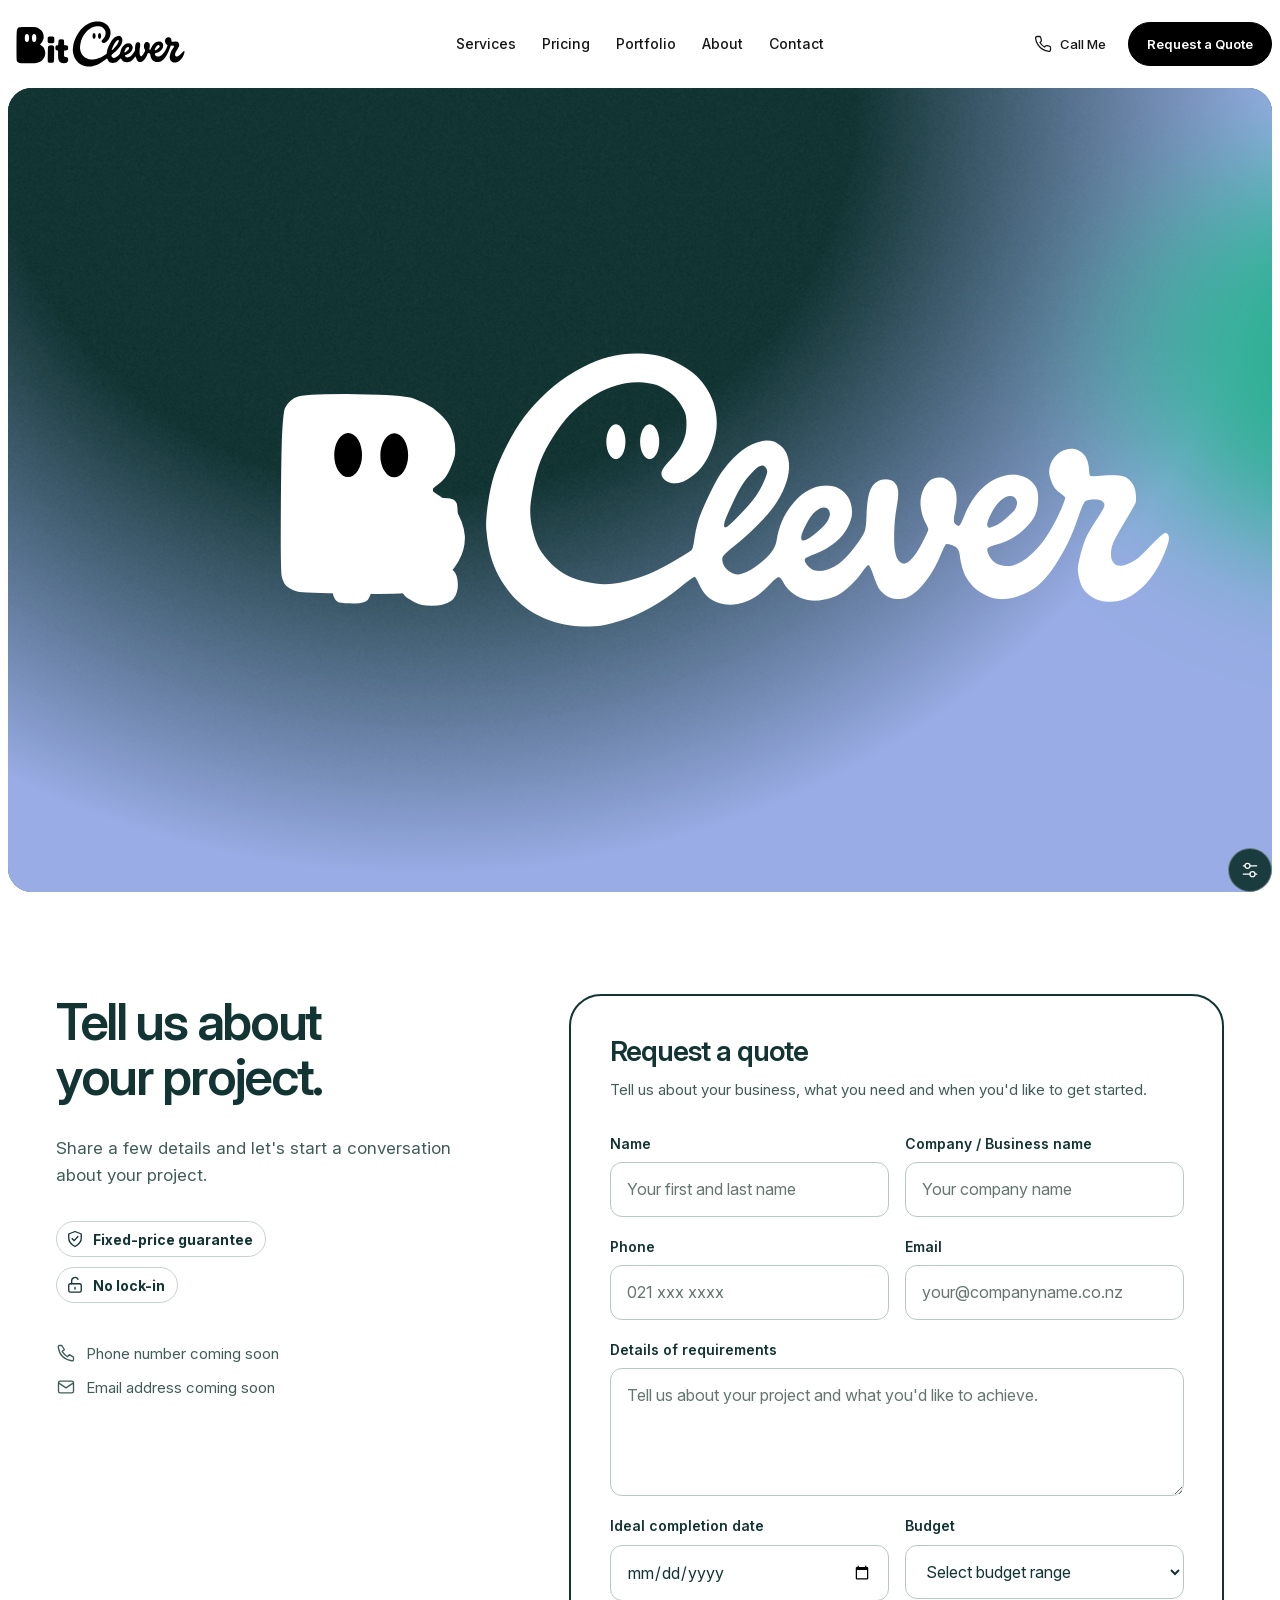
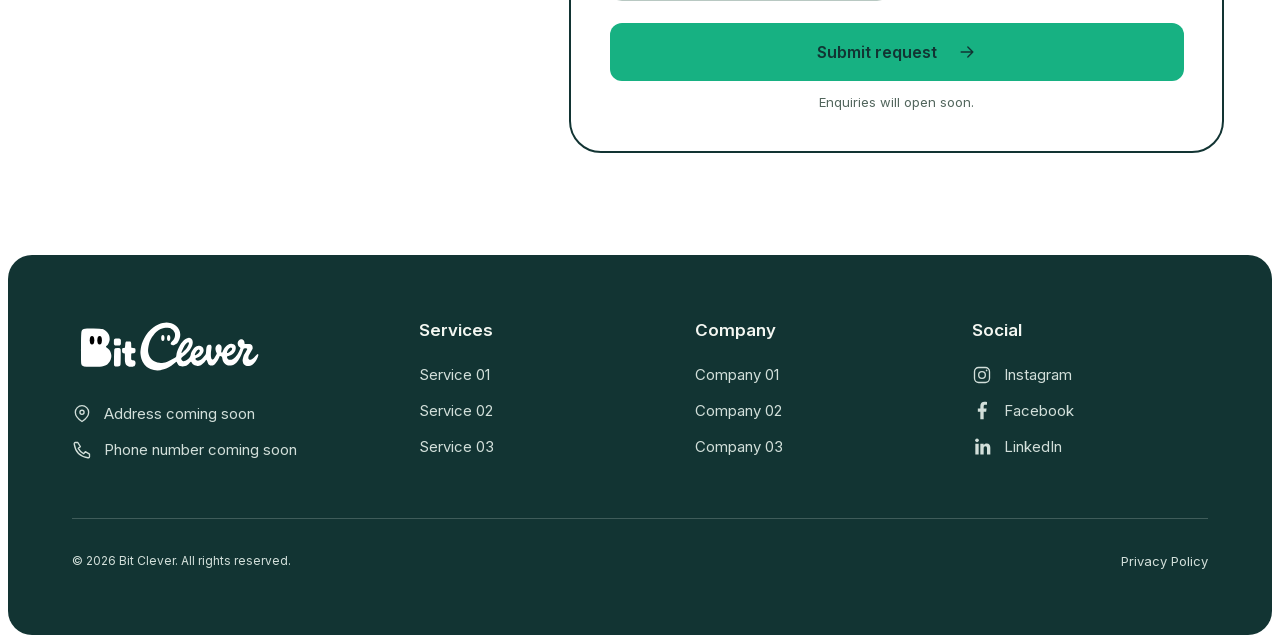
==== index.html @ 6312319e "Add five subpages and smooth quote section navigation" ====
<!doctype html>
<html lang="en">
<head>
  <meta charset="utf-8">
  <meta name="viewport" content="width=device-width, initial-scale=1">
  <title>Bit Clever — Coming Soon</title>
  <meta name="description" content="Bit Clever is coming soon. Explore our animated identity while we prepare to share our services, pricing and portfolio.">
  <link rel="icon" href="./assets/favicon.svg" type="image/svg+xml">
  <link rel="preload" href="./assets/handwriting-data.json" as="fetch" crossorigin>
  <link rel="preload" href="./assets/bit-clever-logo-white.svg" as="fetch" crossorigin>
  <link rel="preload" href="./assets/fonts/InterVariable-latin.woff2" as="font" type="font/woff2" crossorigin>
  <meta name="theme-color" content="#ffffff">
  <link rel="stylesheet" href="./assets/site.css">
  <script type="module" src="./assets/hero-background.js"></script>
  <script type="module" src="./assets/logo-animation.js"></script>
  <noscript><style>.settings { display: none; }.hero__brand[data-handwriting] .hero__logo { clip-path: none; visibility: visible; }.coming-soon { opacity: 1; }</style></noscript>
</head>
<body>
  <header class="site-header">
    <a class="site-logo" href="./" aria-label="Bit Clever home"><img src="./assets/bit-clever-logo-black.svg" width="456" height="130" alt="Bit Clever" draggable="false"></a>
    <nav class="header-nav" aria-label="Main navigation">
      <a href="./services.html">Services</a>
      <a href="./pricing.html">Pricing</a>
      <a href="./portfolio.html">Portfolio</a>
      <a href="./about.html">About</a>
      <a href="./contact.html">Contact</a>
    </nav>
    <div class="header-actions">
      <button class="call-cta" type="button"><svg viewBox="0 0 24 24" fill="none" stroke="currentColor" stroke-width="1.7" stroke-linecap="round" stroke-linejoin="round" aria-hidden="true"><path d="M22 16.9v3a2 2 0 0 1-2.2 2 19.8 19.8 0 0 1-8.6-3.1 19.5 19.5 0 0 1-6-6 19.8 19.8 0 0 1-3.1-8.6A2 2 0 0 1 4.1 2h3a2 2 0 0 1 2 1.7c.1 1 .4 2 .7 2.9a2 2 0 0 1-.5 2.1L8 10a16 16 0 0 0 6 6l1.3-1.3a2 2 0 0 1 2.1-.5c.9.3 1.9.6 2.9.7a2 2 0 0 1 1.7 2z"/></svg>Call Me</button>
      <a class="quote-cta" href="./#contact">Request a Quote</a>
    </div>
    <button class="mobile-menu-toggle" type="button" aria-label="Open menu" aria-expanded="false" aria-controls="mobile-menu" aria-haspopup="dialog"><svg viewBox="0 0 24 24" fill="none" stroke="currentColor" stroke-width="1.7" stroke-linecap="round" aria-hidden="true"><path d="M3 6h18M3 12h18M3 18h18"/></svg></button>
  </header>
  <dialog class="mobile-menu" id="mobile-menu" aria-labelledby="mobile-menu-title">
    <div class="mobile-menu__inner">
      <h2 id="mobile-menu-title" class="visually-hidden">Navigation</h2>
      <div class="mobile-menu__top">
        <img src="./assets/bit-clever-logo-black.svg" width="456" height="130" alt="Bit Clever">
        <button class="mobile-menu-close" type="button" aria-label="Close menu" autofocus><svg viewBox="0 0 24 24" fill="none" stroke="currentColor" stroke-width="1.7" stroke-linecap="round" aria-hidden="true"><path d="m5 5 14 14M19 5 5 19"/></svg></button>
      </div>
      <nav class="mobile-menu__nav" aria-label="Mobile navigation"></nav>
      <div class="mobile-menu__actions"></div>
    </div>
  </dialog>
  <main aria-label="Bit Clever">
  <section class="hero" aria-labelledby="hero-title">
    <h1 class="visually-hidden" id="hero-title">Bit Clever — Coming soon</h1>
    <canvas class="hero__background" aria-hidden="true"></canvas>
    <button class="hero__brand" data-handwriting="waiting" type="button" aria-label="Replay Bit Clever handwriting animation" title="Click to replay the handwriting">
      <img class="hero__logo" src="./assets/bit-clever-logo-white.svg" width="456" height="130" alt="" draggable="false" fetchpriority="high">
    </button>
    <p class="hero__message"><span class="coming-soon">Coming soon</span></p>
  </section>
  <section class="contact-section" id="contact" aria-labelledby="contact-title">
    <div class="contact-intro">
      <h2 id="contact-title">Tell us about your project.</h2>
      <p>Share a few details and let's start a conversation about your project.</p>
      <ul class="contact-assurances">
      <li><svg viewBox="0 0 24 24" fill="none" stroke="currentColor" stroke-width="1.6" stroke-linecap="round" stroke-linejoin="round" aria-hidden="true"><path d="M12 3 4.5 6v5c0 4.5 3 7.5 7.5 10 4.5-2.5 7.5-5.5 7.5-10V6L12 3Z"/><path d="m8.5 11.5 2.5 2.5 4.5-5"/></svg><strong>Fixed-price guarantee</strong></li>
      <li><svg viewBox="0 0 24 24" fill="none" stroke="currentColor" stroke-width="1.6" stroke-linecap="round" stroke-linejoin="round" aria-hidden="true"><rect x="4.5" y="10.5" width="15" height="10" rx="2"/><path d="M8 10.5V7a4 4 0 0 1 7.6-1.8M12 15v2"/></svg><strong>No lock-in</strong></li>
          </ul>
      <div class="contact-details">
        <p><svg viewBox="0 0 24 24" fill="none" stroke="currentColor" stroke-width="1.6" stroke-linecap="round" stroke-linejoin="round" aria-hidden="true"><path d="m7 3 3 5-2.5 2a16 16 0 0 0 6.5 6.5l2-2.5 5 3v3c0 1-1 1.5-2 1.3C10 20 4 14 2.7 5 2.5 4 3 3 4 3h3Z"/></svg><span>Phone number coming soon</span></p>
        <p><svg viewBox="0 0 24 24" fill="none" stroke="currentColor" stroke-width="1.6" stroke-linecap="round" stroke-linejoin="round" aria-hidden="true"><rect x="3" y="5" width="18" height="14" rx="2"/><path d="m3 7 9 6 9-6"/></svg><span>Email address coming soon</span></p>
      </div>
    </div>
    <form class="quote-form" aria-labelledby="quote-form-title" aria-describedby="quote-form-notice">
      <h3 id="quote-form-title">Request a quote</h3>
      <p class="quote-form__intro">Tell us about your business, what you need and when you'd like to get started.</p>
      <div class="quote-form__fields">
        <div class="quote-field"><label for="quote-name">Name</label><input id="quote-name" name="name" type="text" autocomplete="name" placeholder="Your first and last name"></div>
        <div class="quote-field"><label for="quote-company">Company / Business name</label><input id="quote-company" name="company" type="text" autocomplete="organization" placeholder="Your company name"></div>
        <div class="quote-field"><label for="quote-phone">Phone</label><input id="quote-phone" name="phone" type="tel" autocomplete="tel" placeholder="021 xxx xxxx"></div>
        <div class="quote-field"><label for="quote-email">Email</label><input id="quote-email" name="email" type="email" autocomplete="email" placeholder="your@companyname.co.nz"></div>
        <div class="quote-field quote-field--wide"><label for="quote-details">Details of requirements</label><textarea id="quote-details" name="details" placeholder="Tell us about your project and what you'd like to achieve."></textarea></div>
        <div class="quote-field"><label for="quote-date">Ideal completion date</label><input id="quote-date" name="date" type="date"></div>
        <div class="quote-field"><label for="quote-budget">Budget</label><select id="quote-budget" name="budget"><option value="" selected>Select budget range</option value="undecided">Not sure yet</option value="placeholder">Budget ranges coming soon</option></select></div>
      </div>
      <button class="quote-form__submit" type="button" disabled>Submit request<svg viewBox="0 0 24 24" fill="none" stroke="currentColor" stroke-width="1.7" stroke-linecap="round" stroke-linejoin="round" aria-hidden="true"><path d="M5 12h14m-6-6 6 6-6 6"/></svg></button>
      <p class="quote-form__notice" id="quote-form-notice">Enquiries will open soon.</p>
    </form>
  </section>
  </main>
  <footer class="site-footer">
    <div class="footer-columns">
      <div class="footer-brand">
      <span class="footer-logo"><img src="./assets/bit-clever-logo-white.svg" width="456" height="130" alt="Bit Clever" loading="lazy" decoding="async"></span>
        <div class="footer-contact">
          <p class="footer-icon-line"><svg viewBox="0 0 24 24" fill="none" stroke="currentColor" stroke-width="1.6" stroke-linecap="round" stroke-linejoin="round" aria-hidden="true"><path d="M20 10c0 6-8 11-8 11S4 16 4 10a8 8 0 1 1 16 0Z"/><circle cx="12" cy="10" r="2.5"/></svg><span>Address coming soon</span></p>
          <p class="footer-icon-line"><svg viewBox="0 0 24 24" fill="none" stroke="currentColor" stroke-width="1.6" stroke-linecap="round" stroke-linejoin="round" aria-hidden="true"><path d="m7 3 3 5-2.5 2a16 16 0 0 0 6.5 6.5l2-2.5 5 3v3c0 1-1 1.5-2 1.3C10 20 4 14 2.7 5 2.5 4 3 3 4 3h3Z"/></svg><span>Phone number coming soon</span></p>
        </div>
      </div>
      <section aria-labelledby="footer-services">
        <h2 id="footer-services">Services</h2>
        <ul class="footer-list"><li>Service 01</li><li>Service 02</li><li>Service 03</li></ul>
      </section>
      <section aria-labelledby="footer-company">
        <h2 id="footer-company">Company</h2>
        <ul class="footer-list"><li>Company 01</li><li>Company 02</li><li>Company 03</li></ul>
      </section>
      <section aria-labelledby="footer-social">
        <h2 id="footer-social">Social</h2>
        <ul class="footer-list">
          <li class="footer-icon-line"><svg viewBox="0 0 24 24" fill="none" stroke="currentColor" stroke-width="1.6" aria-hidden="true"><rect x="3" y="3" width="18" height="18" rx="5"/><circle cx="12" cy="12" r="4"/><circle cx="17.5" cy="6.5" r="1" fill="currentColor" stroke="none"/></svg><span>Instagram</span></li>
          <li class="footer-icon-line"><svg viewBox="0 0 24 24" fill="currentColor" aria-hidden="true"><path d="M14 22v-9h3l.5-4H14V6.5c0-1.2.4-2 2-2h2V1.2C17.4 1.1 16.2 1 15 1c-3 0-5 1.8-5 5.1V9H7v4h3v9h4Z"/></svg><span>Facebook</span></li>
          <li class="footer-icon-line"><svg viewBox="0 0 24 24" fill="currentColor" aria-hidden="true"><path d="M4 8h4v13H4V8Zm6 0h4v1.8c.8-1.3 2-2.1 3.7-2.1 3 0 4.3 1.9 4.3 5.2V21h-4v-7.2c0-1.7-.5-2.7-1.9-2.7-1.5 0-2.1 1-2.1 2.7V21h-4V8Z"/><circle cx="6" cy="4" r="2.2"/></svg><span>LinkedIn</span></li>
        </ul>
      </section>
    </div>
    <div class="footer-bottom">
      <p class="footer-copyright">&copy; 2026 Bit Clever. All rights reserved.</p>
      <span class="footer-privacy">Privacy Policy</span>
    </div>
  </footer>
  <details class="settings">
    <summary aria-label="Appearance settings" title="Appearance settings"><svg width="20" height="20" viewBox="0 0 24 24" fill="none" stroke="currentColor" stroke-width="1.5" stroke-linecap="round" aria-hidden="true"><path d="M4 7h16M4 17h16"/><circle cx="9" cy="7" r="3" fill="#123433"/><circle cx="15" cy="17" r="3" fill="#123433"/></svg></summary>
    <div class="settings-panel">
      <select id="it-size" aria-label="it size"></select>
      <select id="bit-style" aria-label="Bit entrance"></select>
      <select id="bit-move-style" aria-label="B move style"></select>
      <select id="bit-move-speed" aria-label="B move speed"></select>
      <select id="eye-style" aria-label="Eye animation"></select>
      <select id="drawing-speed" aria-label="Drawing speed"></select>
      <select id="coming-style" aria-label="Coming soon entrance"></select>
      <select id="noise-preset" aria-label="Noise effect"></select>
    </div>
  </details>
  <script type="module" src="./assets/site.js"></script>
</body>
</html>
---- assets/site.css ----
@font-face {
      font-family: Inter;
      font-style: normal;
      font-weight: 100 900;
      font-display: swap;
      src: url('./fonts/InterVariable-latin.woff2') format('woff2');
    }
    :root { --font-sans: 'Inter', Arial, sans-serif; }
    button, input, textarea, select { font-family: var(--font-sans); }
    * { box-sizing: border-box; }
    .visually-hidden { position: absolute; width: 1px; height: 1px; padding: 0; margin: -1px; overflow: hidden; clip-path: inset(50%); white-space: nowrap; border: 0; }
    html { background: #fff; --header-height: 72px; }
    body {
      margin: 0;
      padding: 8px;
      font-family: var(--font-sans);
    }
    .hero {
      display: grid;
      place-items: center;
      position: relative;
      isolation: isolate;
      width: 100%;
      height: calc(100vh - var(--header-height) - 24px);
      height: calc(100svh - var(--header-height) - 24px);
      border-radius: 24px;
      overflow: hidden;
      min-height: 240px;
      container-type: size;
      background: #123433;
    }
    .hero::before {
      content: "";
      position: absolute;
      left: 50%;
      top: 50%;
      transform: translate(-50%, -50%);
      width: 100%;
      height: 100%;
      /* The same palette remains visible before the precise canvas is ready. */
      background:
        radial-gradient(ellipse 36.265cqh 27.6292cqh at calc(100% + 16.745cqh) 33.5515%,
          rgb(23 177 130 / .8532) 0%, rgb(23 177 130 / .848) 25%,
          rgb(23 177 130 / .788) 50%, rgb(23 177 130 / .602) 75%,
          rgb(23 177 130 / .314) 100%, rgb(23 177 130 / .089) 125%,
          rgb(23 177 130 / .011) 150%, rgb(23 177 130 / 0) 180%),
        radial-gradient(ellipse 106.189cqh 96.4097cqh at 32.7591% 1.3574%,
          #123433 50.632%, #99ace5 100%);
    }
    .hero__background {
      position: absolute;
      inset: 0;
      width: 100%;
      height: 100%;
      display: block;
      pointer-events: none;
    }
    .hero__background:not([data-rendered]) { visibility: hidden; }
    .hero__brand {
      position: relative;
      z-index: 1;
      width: min(1100px, 92cqw, 210cqh);
      aspect-ratio: 456 / 130;
      user-select: none;
      display: block;
      padding: 0;
      border: 0;
      background: transparent;
      cursor: pointer;
    }
    .hero__brand:focus-visible { outline: 2px solid white; outline-offset: 12px; border-radius: 8px; }
    .hero__logo {
      display: block;
      width: 100%;
      height: auto;
    }
    .hero__brand[data-handwriting="waiting"] .hero__logo { visibility: hidden; }
    .hero__brand[data-handwriting="playing"] .hero__logo { visibility: hidden; }
    .hero__handwriting { position: absolute; inset: 0; width: 100%; height: 100%; pointer-events: none; }
    .hero__bit-intro { position: absolute; inset: 0; width: 100%; height: 100%; overflow: visible; pointer-events: none; }
    .hero__handwriting[hidden] { display: none; }
    @media (prefers-reduced-motion: reduce) {
      .hero__brand[data-handwriting] .hero__logo { clip-path: none; visibility: visible; }
      .hero__handwriting, .hero__bit-intro { display: none !important; }
    }

    .hero__message { position: absolute; z-index: 1; top: calc(50% + min(156.8px, 13.12cqw, 29.94cqh) + 18px); left: 0; width: 100%; margin: 0; text-align: center; color: white; font: 500 clamp(12px, 1.3vw, 16px)/1.4 var(--font-sans); letter-spacing: .22em; text-transform: uppercase; }
    .coming-soon { display: inline-block; opacity: 0; }
    .coming-soon > span { display: inline-block; white-space: pre; }
    .settings { position: fixed; right: 8px; bottom: 8px; z-index: 20; font: 14px var(--font-sans); }
    .settings summary { list-style: none; display: grid; place-items: center; width: 44px; height: 44px; border-radius: 50%; border: 1px solid #ffffff55; color: white; background: #123433ed; cursor: pointer; }
    .settings summary::-webkit-details-marker { display: none; }
    .settings-panel { max-height: calc(100dvh - 80px); overflow-y: auto; position: absolute; right: 0; bottom: 52px; width: 220px; max-width: calc(100vw - 16px); padding: 8px; display: grid; gap: 4px; border: 1px solid #ffffff25; border-radius: 16px; background: #123433f5; box-shadow: 0 8px 24px #001b1920; }
    .settings select { width: 100%; min-height: 40px; padding: 8px 10px; border: 0; border-radius: 8px; color: #fff; background: #ffffff0a; font: inherit; cursor: pointer; color-scheme: dark; }
    .settings option { background: #123433; }
    .settings :focus-visible { outline: 2px solid #99ace5; outline-offset: 2px; }
    .site-header { position: sticky; top: 0; z-index: 15; --compact-height: 56px; transition: height .2s ease, margin-bottom .2s ease, box-shadow .2s ease; height: var(--header-height); margin-bottom: 8px; padding: 0; display: grid; grid-template-columns: minmax(0,1fr) auto minmax(0,1fr); align-items: center; gap: 16px; background: #fff; font-family: var(--font-sans); }
    .site-logo { display: block; transition: width .2s ease; width: 180px; max-width: 100%; text-decoration: none; }
    .site-header.is-compact { height: var(--compact-height); margin-bottom: calc(var(--header-height) - var(--compact-height) + 8px); box-shadow: 0 6px 16px #12343312; }
    .site-header.is-compact .site-logo { width: 150px; }
    .site-logo img { display: block; width: 100%; height: auto; }
    .header-nav { display: flex; align-items: center; justify-content: center; gap: 26px; }
    .header-nav a { color: #161616; font: 500 14px/1.4 var(--font-sans); text-decoration: none; white-space: nowrap; }
    .header-nav a:hover { text-decoration: underline; text-underline-offset: 5px; }
    .header-actions { justify-self: end; display: flex; align-items: center; gap: 22px; white-space: nowrap; }
    .call-cta { display: inline-flex; align-items: center; justify-content: center; gap: 8px; min-height: 44px; padding: 0; border: 0; background: transparent; color: #161616; font: 500 13px/1 var(--font-sans); text-decoration: none; cursor: pointer; }
    .call-cta svg { width: 18px; height: 18px; flex-shrink: 0; }
    .quote-cta { display: inline-flex; align-items: center; justify-content: center; min-height: 44px; padding: 12px 18px; border: 1px solid #000; border-radius: 999px; background: #000; color: #fff; font: 600 13px/1 var(--font-sans); text-decoration: none; cursor: pointer; }
    .quote-cta:hover { background: #262626; }
    .site-header :focus-visible { outline: 2px solid #526ab4; outline-offset: 4px; }
    @media (max-width: 1050px) {
      html { --header-height: 112px; }
      .site-header { grid-template-columns: minmax(0,1fr) auto; grid-template-rows: 64px 32px; gap: 8px 16px; }
      .site-header { --compact-height: 84px; }
      .site-header.is-compact { grid-template-rows: 44px 28px; row-gap: 4px; }
      .header-actions { grid-column: 2; grid-row: 1; }
      .header-nav { grid-column: 1 / -1; grid-row: 2; }
    }
    @media (max-width: 480px) {
      .site-logo { width: 110px; }
      .site-header.is-compact .site-logo { width: 94px; }
      .site-header { column-gap: 8px; }
      .header-actions { gap: 12px; }
      .call-cta, .quote-cta { font-size: 11px; }
      .call-cta { gap: 5px; }
      .call-cta svg { width: 15px; height: 15px; }
      .quote-cta { padding: 12px; }
      .header-nav { gap: 16px; }
      .header-nav a { font-size: 12px; }
    }
    .contact-section { display: grid; grid-template-columns: minmax(0, .8fr) minmax(0, 1.2fr); gap: clamp(40px, 6vw, 88px); max-width: 1320px; margin: 0 auto; padding: clamp(72px, 8vw, 120px) clamp(16px, 4vw, 48px); color: #123433; font-family: var(--font-sans); }
    .contact-intro h2 { max-width: 420px; margin: 0 0 32px; font-size: clamp(38px, 4vw, 56px); line-height: 1.06; letter-spacing: -.045em; font-weight: 600; text-wrap: balance; }
    .contact-intro > p { max-width: 400px; margin: 0; color: #405c58; font-size: 17px; line-height: 1.6; }
    .contact-assurances { display: flex; flex-direction: column; align-items: flex-start; gap: 10px; margin: 32px 0 40px; padding: 0; list-style: none; }
    .contact-assurances li { display: flex; align-items: center; gap: 8px; max-width: 100%; padding: 7px 12px 7px 8px; border: 1px solid #c5d2ce; border-radius: 999px; font-size: 14px; font-weight: 600; }
    .contact-assurances svg, .contact-details svg { width: 20px; height: 20px; flex: none; }
    .contact-details { display: grid; gap: 14px; color: #405c58; font-size: 15px; }
    .contact-details p { display: flex; align-items: center; gap: 10px; margin: 0; }
    .quote-form { min-width: 0; margin: 0; padding: clamp(24px, 3vw, 40px); border: 2px solid #123433; border-radius: 32px; }
    .quote-form h3 { margin: 0 0 12px; font-size: clamp(25px, 2.2vw, 30px); line-height: 1.15; letter-spacing: -.035em; font-weight: 600; }
    .quote-form__intro { margin: 0 0 32px; color: #405c58; font-size: 15px; line-height: 1.5; }
    .quote-form__fields { display: grid; grid-template-columns: repeat(2, minmax(0, 1fr)); gap: 20px 16px; }
    .quote-field { display: flex; flex-direction: column; gap: 9px; min-width: 0; }
    .quote-field--wide { grid-column: 1 / -1; }
    .quote-field label { font-size: 14px; font-weight: 600; line-height: 1.4; }
    .quote-field input, .quote-field textarea, .quote-field select { width: 100%; min-width: 0; min-height: 54px; padding: 15px 16px; border: 1px solid #b8c8c2; border-radius: 12px; color: #123433; background: #fff; font: 400 16px/1.4 var(--font-sans); color-scheme: light; }
    .quote-field input::placeholder, .quote-field textarea::placeholder { color: #65766f; opacity: 1; }
    .quote-field textarea { min-height: 128px; resize: vertical; }
    .quote-field select { padding-right: 32px; }
    .quote-field input:focus-visible, .quote-field textarea:focus-visible, .quote-field select:focus-visible { outline: 3px solid #99ace5; outline-offset: 2px; border-color: #123433; }
    .quote-form__submit { display: flex; align-items: center; justify-content: center; gap: 20px; width: 100%; min-height: 58px; margin-top: 22px; padding: 16px; border: 0; border-radius: 12px; background: #17b182; color: #123433; font: 600 16px/1.4 var(--font-sans); opacity: 1; cursor: not-allowed; }
    .quote-form__submit svg { width: 20px; height: 20px; }
    .quote-form__notice { margin: 12px 0 0; color: #52665d; font-size: 13px; line-height: 1.5; text-align: center; }
    @media (max-width: 900px) {
      .contact-section { grid-template-columns: 1fr; gap: 40px; max-width: 720px; }
      .contact-intro h2 { max-width: 520px; }
      .contact-intro > p { max-width: 560px; }
      .contact-assurances { flex-direction: row; flex-wrap: wrap; margin-bottom: 28px; }
    }
    @media (max-width: 540px) {
      .quote-form { padding: 24px 18px; border-radius: 24px; }
      .quote-form__fields { grid-template-columns: 1fr; gap: 18px; }
    }
    .site-footer { border-radius: 24px; padding: clamp(36px, 5vw, 72px); background: #123433; color: #f4f7f2; font: 400 15px/1.6 var(--font-sans); }
    .footer-columns { display: grid; grid-template-columns: minmax(0, 1.3fr) repeat(3, minmax(0, 1fr)); gap: 40px; padding-bottom: 56px; }
    .site-footer h2 { margin: 0 0 20px; font-size: 17px; line-height: 1.4; font-weight: 600; }
    .footer-list { display: grid; gap: 12px; margin: 0; padding: 0; list-style: none; color: #d2dfda; }
    .footer-contact { display: grid; gap: 12px; margin-top: 28px; color: #d2dfda; }
    .footer-contact p { margin: 0; }
    .footer-icon-line { display: flex; align-items: center; gap: 12px; }
    .footer-icon-line svg { width: 20px; height: 20px; flex: none; }
    .footer-bottom { display: grid; grid-template-columns: minmax(0, 1fr) auto; align-items: center; gap: 24px; padding-top: 32px; border-top: 1px solid #f4f7f233; }
    .footer-copyright { margin: 0; color: #d2dfda; font-size: 12px; }
    .footer-logo { display: block; width: 190px; max-width: 100%; }
    .footer-logo img { display: block; width: 100%; height: auto; }
    .footer-privacy { justify-self: end; color: #d2dfda; font-size: 13px; }
    @media (max-width: 1000px) {
      .footer-columns { grid-template-columns: repeat(2, minmax(0, 1fr)); }
    }
    @media (max-width: 700px) {
      .site-footer { padding: 36px 24px 28px; }
      .footer-columns { grid-template-columns: repeat(2, minmax(0, 1fr)); gap: 36px 24px; padding-bottom: 36px; }
      .footer-bottom { grid-template-columns: 1fr; justify-items: center; gap: 20px; text-align: center; }
      .footer-logo { width: 180px; }
      .footer-privacy { justify-self: center; }
    }
    @media (max-width: 380px) {
      .footer-columns { grid-template-columns: 1fr; }
    }
    @media (prefers-reduced-motion: reduce) {
      .site-header, .site-logo { transition: none; }
    }
    .mobile-menu-toggle, .mobile-menu-close { width: 44px; height: 44px; padding: 10px; border: 0; border-radius: 50%; background: transparent; color: #123433; cursor: pointer; }
    .mobile-menu-toggle { display: none; justify-self: end; }
    .mobile-menu-toggle svg, .mobile-menu-close svg { display: block; width: 24px; height: 24px; }
    html.mobile-menu-open { overflow: hidden; }
    .mobile-menu { position: fixed; inset: 0; width: 100%; height: 100dvh; max-width: none; max-height: none; margin: 0; padding: 8px 24px 32px; border: 0; background: #fff; color: #123433; font-family: var(--font-sans); overflow-y: auto; overscroll-behavior: contain; }
    .mobile-menu::backdrop { background: #fff; }
    .mobile-menu__inner { display: flex; flex-direction: column; min-height: 100%; }
    .mobile-menu__top { display: flex; align-items: center; justify-content: space-between; min-height: 64px; }
    .mobile-menu__top img { display: block; width: 130px; height: auto; }
    .mobile-menu__nav { display: flex; flex-direction: column; align-items: flex-start; gap: 18px; padding: 40px 0; margin: auto 0; }
    .mobile-menu__nav a { color: #123433; font-size: clamp(32px, 8vw, 52px); line-height: 1.15; font-weight: 600; letter-spacing: -.035em; text-decoration: none; }
    .mobile-menu__nav a:hover { text-decoration: underline; text-underline-offset: 6px; }
    .mobile-menu__actions { display: flex; align-items: center; flex-wrap: wrap; gap: 20px; padding-top: 24px; border-top: 1px solid #c5d2ce; }
    .mobile-menu__actions .call-cta, .mobile-menu__actions .quote-cta { font-size: 14px; }
    .mobile-menu :focus-visible, .mobile-menu-toggle:focus-visible { outline: 2px solid #526ab4; outline-offset: 4px; }
    @media (max-width: 700px) {
      html { --header-height: 64px; }
      .site-header { --compact-height: 56px; grid-template-columns: minmax(0, 1fr) auto; grid-template-rows: 1fr; gap: 0; }
      .site-header.is-compact { grid-template-rows: 1fr; gap: 0; }
      .site-header .site-logo { width: 130px; }
      .site-header.is-compact .site-logo { width: 110px; }
      .site-header .header-nav, .site-header .header-actions { display: none; }
      .mobile-menu-toggle { display: block; }
    }

    html { scroll-behavior: smooth; }
    #contact { scroll-margin-top: calc(var(--header-height) + 16px); }
    .subpage-header { max-width: 1320px; margin: 0 auto; padding: clamp(72px, 10vw, 144px) clamp(16px, 4vw, 48px); min-height: 48svh; color: #123433; }
    .subpage-header h1 { margin: 0; font-size: clamp(48px, 8vw, 104px); font-weight: 600; line-height: 1.05; letter-spacing: -.055em; overflow-wrap: anywhere; }
    .header-nav a[aria-current="page"] { text-decoration: underline; text-underline-offset: 5px; }
    @media (prefers-reduced-motion: reduce) { html { scroll-behavior: auto; } }
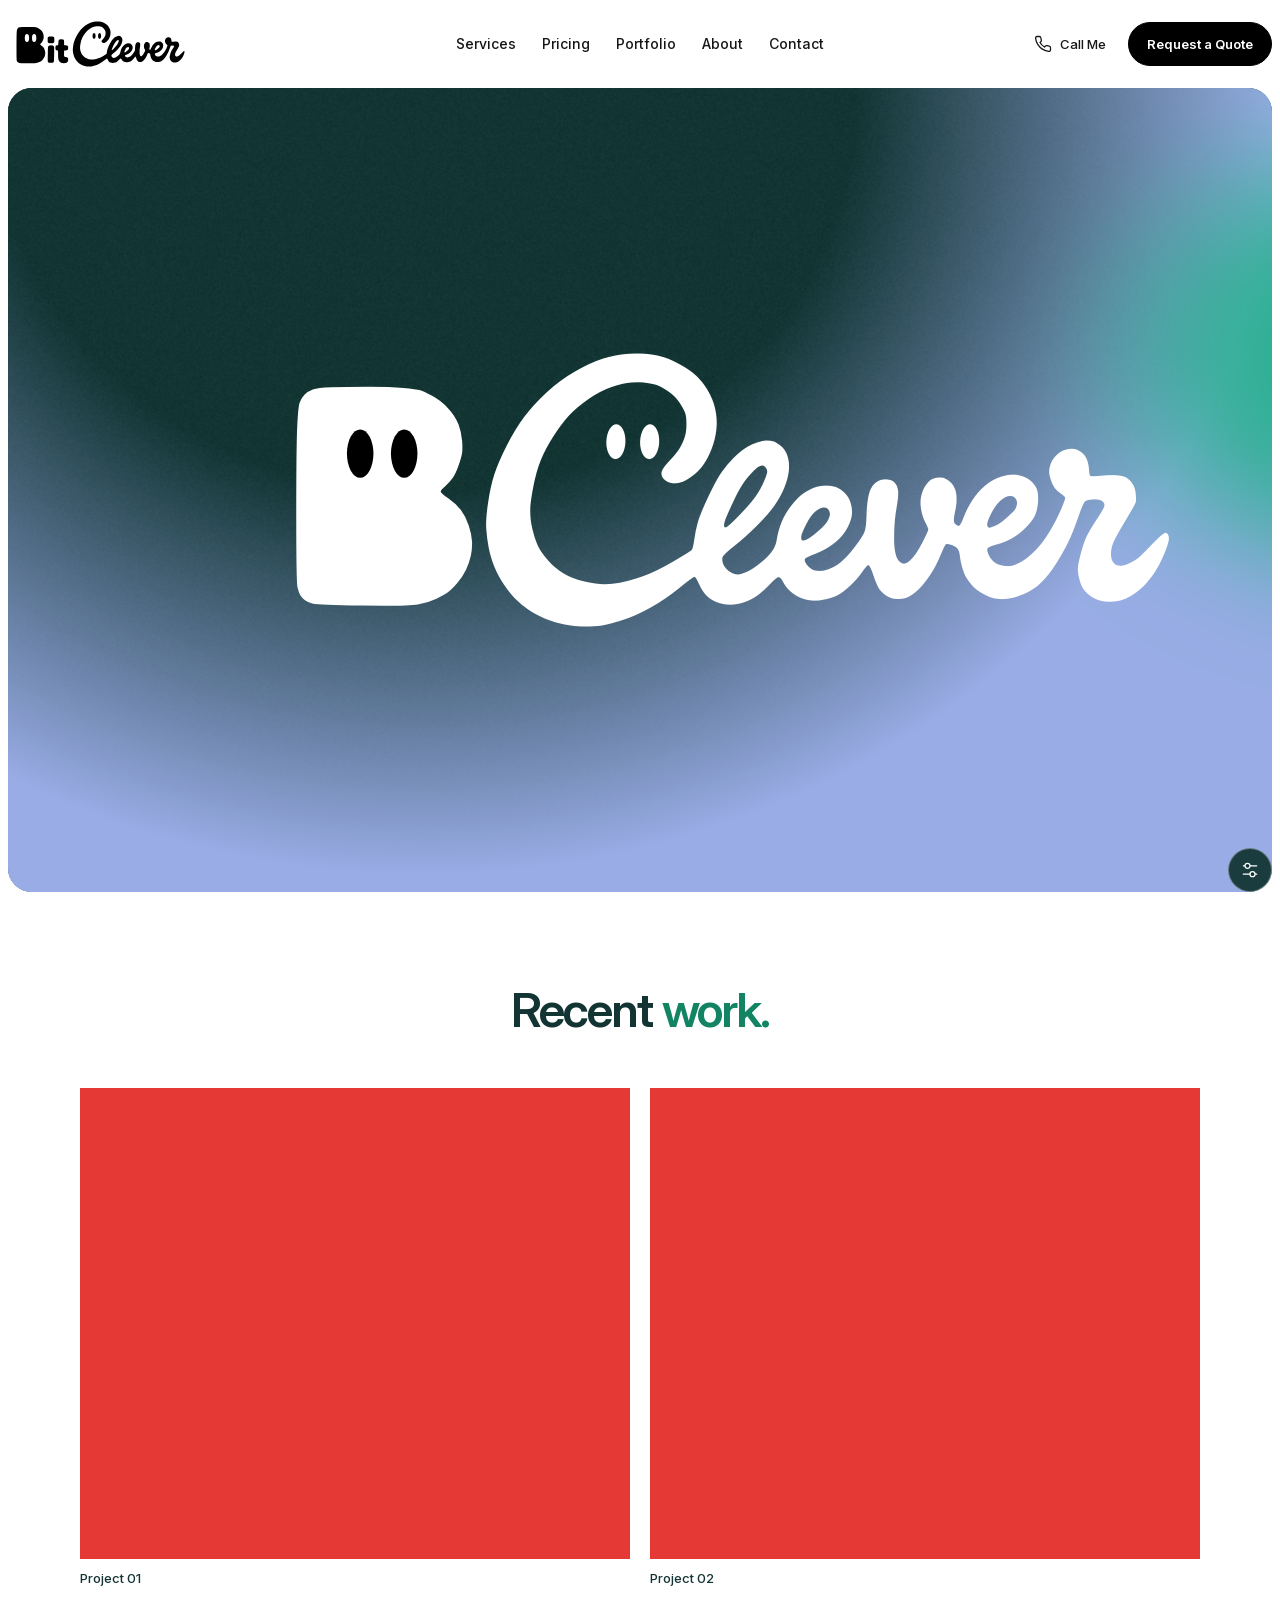
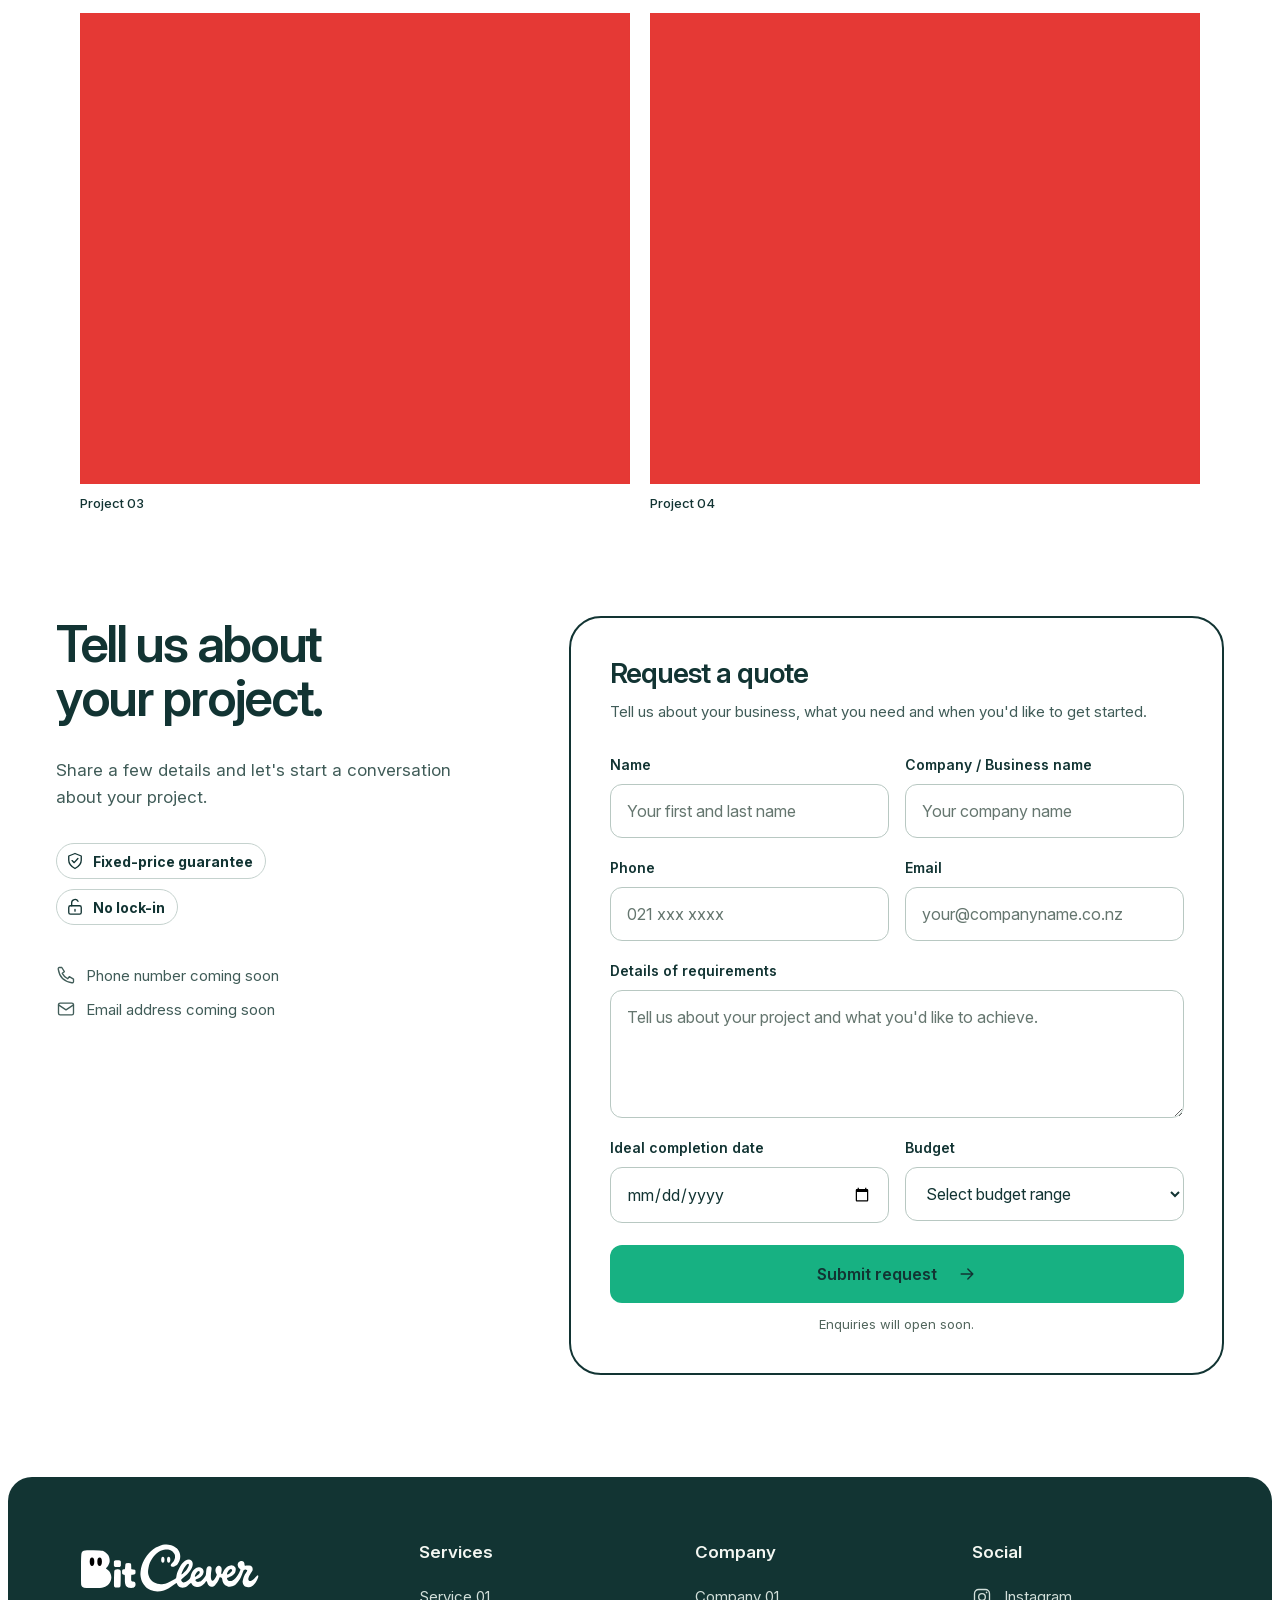
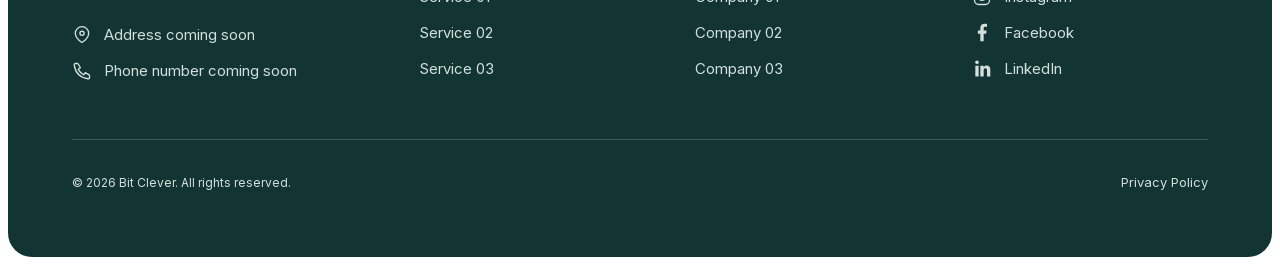
==== commit 90b24d02: "Add recent work grid with four red placeholders" ====
--- a/index.html
+++ b/index.html
@@ -50,6 +50,27 @@
       <img class="hero__logo" src="./assets/bit-clever-logo-white.svg" width="456" height="130" alt="" draggable="false" fetchpriority="high">
     </button>
     <p class="hero__message"><span class="coming-soon">Coming soon</span></p>
+  </section>
+  <section class="recent-work" aria-labelledby="recent-work-title">
+    <h2 id="recent-work-title">Recent <span>work.</span></h2>
+    <div class="recent-work__grid">
+      <figure class="work-card">
+        <img src="./assets/work-placeholder.svg" width="700" height="600" alt="" loading="lazy" decoding="async">
+        <figcaption>Project 01</figcaption>
+      </figure>
+      <figure class="work-card">
+        <img src="./assets/work-placeholder.svg" width="700" height="600" alt="" loading="lazy" decoding="async">
+        <figcaption>Project 02</figcaption>
+      </figure>
+      <figure class="work-card">
+        <img src="./assets/work-placeholder.svg" width="700" height="600" alt="" loading="lazy" decoding="async">
+        <figcaption>Project 03</figcaption>
+      </figure>
+      <figure class="work-card">
+        <img src="./assets/work-placeholder.svg" width="700" height="600" alt="" loading="lazy" decoding="async">
+        <figcaption>Project 04</figcaption>
+      </figure>
+    </div>
   </section>
   <section class="contact-section" id="contact" aria-labelledby="contact-title">
     <div class="contact-intro">
--- a/assets/site.css
+++ b/assets/site.css
@@ -217,7 +217,16 @@
 
     html { scroll-behavior: smooth; }
     #contact { scroll-margin-top: calc(var(--header-height) + 16px); }
-    .subpage-header { max-width: 1320px; margin: 0 auto; padding: clamp(72px, 10vw, 144px) clamp(16px, 4vw, 48px); min-height: 48svh; color: #123433; }
-    .subpage-header h1 { margin: 0; font-size: clamp(48px, 8vw, 104px); font-weight: 600; line-height: 1.05; letter-spacing: -.055em; overflow-wrap: anywhere; }
+    .subpage-header { height: clamp(240px, 32svh, 360px); min-height: 240px; margin: 0 0 8px; padding: 32px clamp(24px, 6vw, 88px); justify-items: start; color: #fff; }
+    .subpage-header h1 { position: relative; z-index: 1; margin: 0; font-size: clamp(48px, 8vw, 104px); font-weight: 600; line-height: 1.05; letter-spacing: -.055em; overflow-wrap: anywhere; }
     .header-nav a[aria-current="page"] { text-decoration: underline; text-underline-offset: 5px; }
     @media (prefers-reduced-motion: reduce) { html { scroll-behavior: auto; } }
+
+    .recent-work { max-width: 1216px; margin: 0 auto; padding: clamp(64px, 7vw, 104px) clamp(16px, 4vw, 48px) 0; color: #123433; }
+    .recent-work h2 { margin: 0 0 clamp(32px, 4vw, 56px); text-align: center; font-size: clamp(32px, 4vw, 48px); line-height: 1.15; font-weight: 600; letter-spacing: -.04em; }
+    .recent-work h2 span { color: #138463; }
+    .recent-work__grid { display: grid; grid-template-columns: repeat(2, minmax(0, 1fr)); gap: 24px 20px; }
+    .work-card { margin: 0; min-width: 0; }
+    .work-card img { display: block; width: 100%; height: auto; aspect-ratio: 7 / 6; object-fit: cover; background: #e53935; }
+    .work-card figcaption { margin-top: 10px; font-size: 13px; font-weight: 500; line-height: 1.5; }
+    @media (max-width: 600px) { .recent-work__grid { grid-template-columns: 1fr; } }
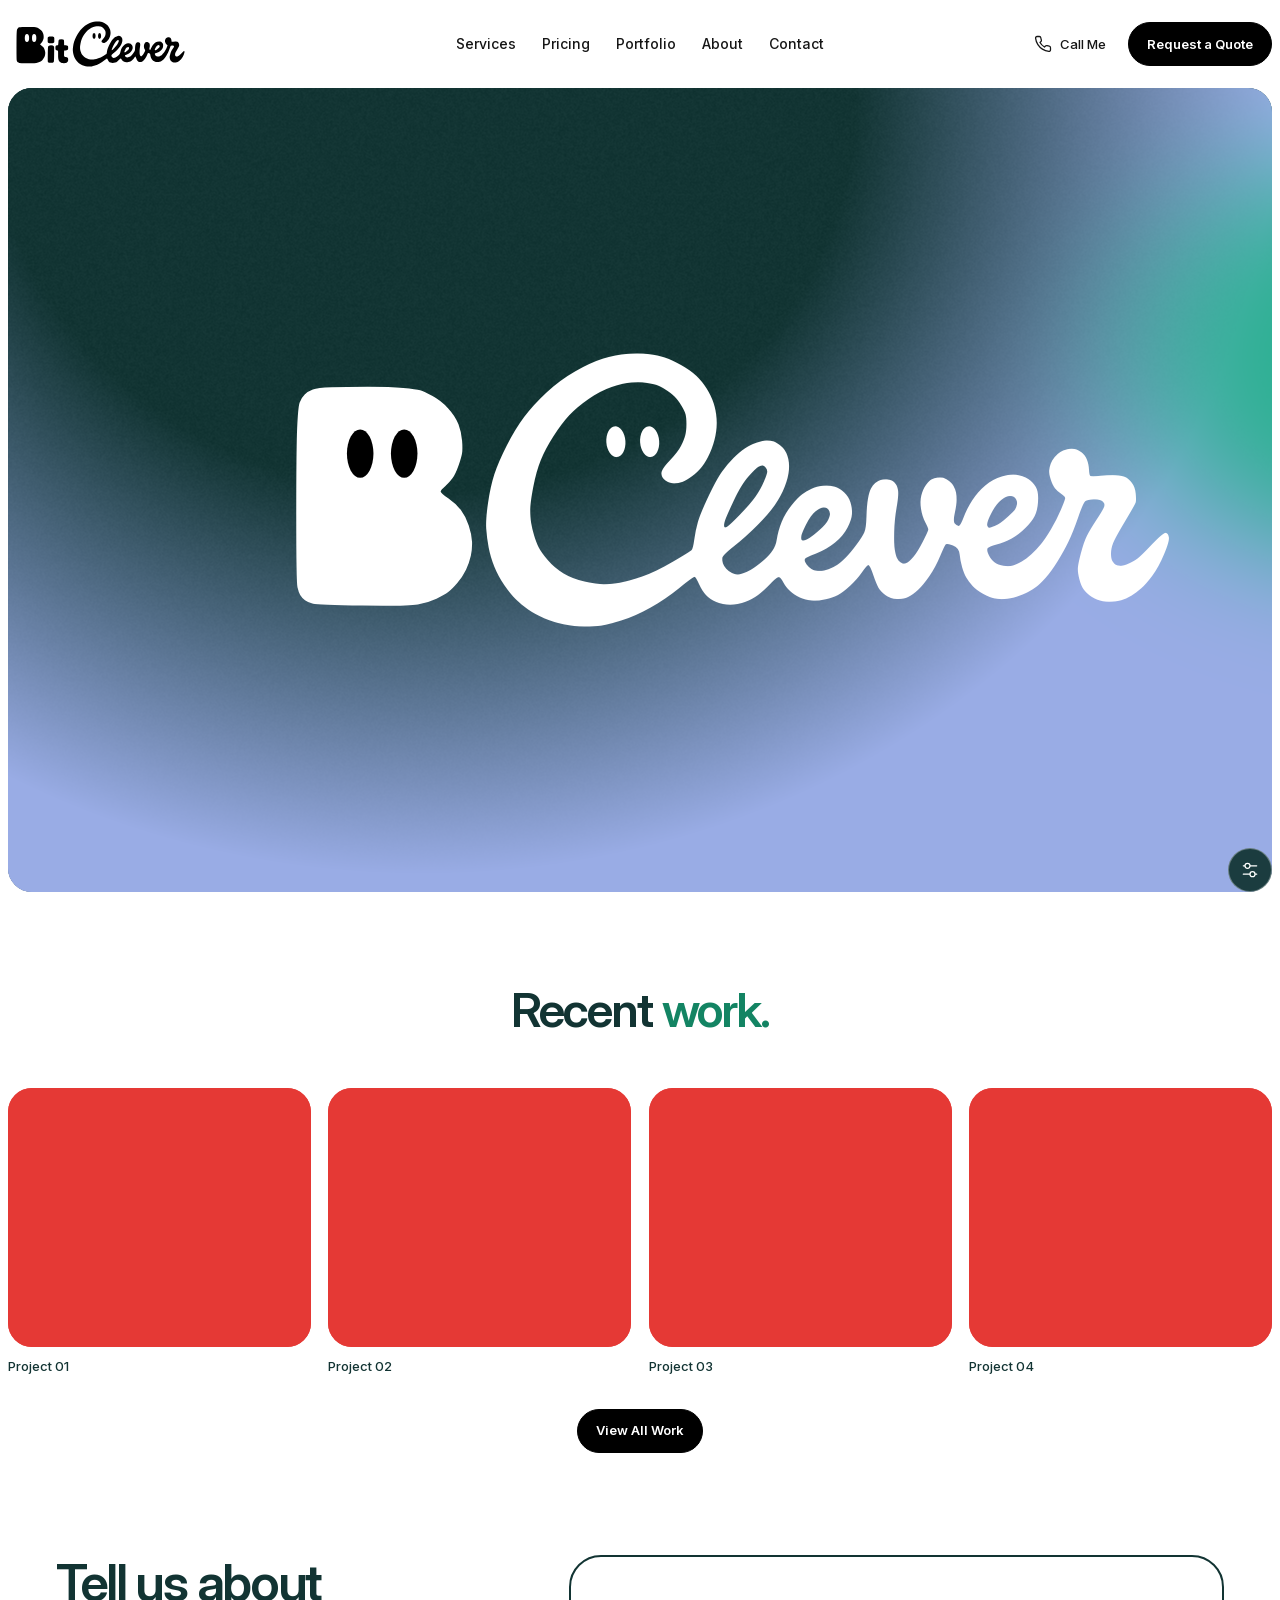
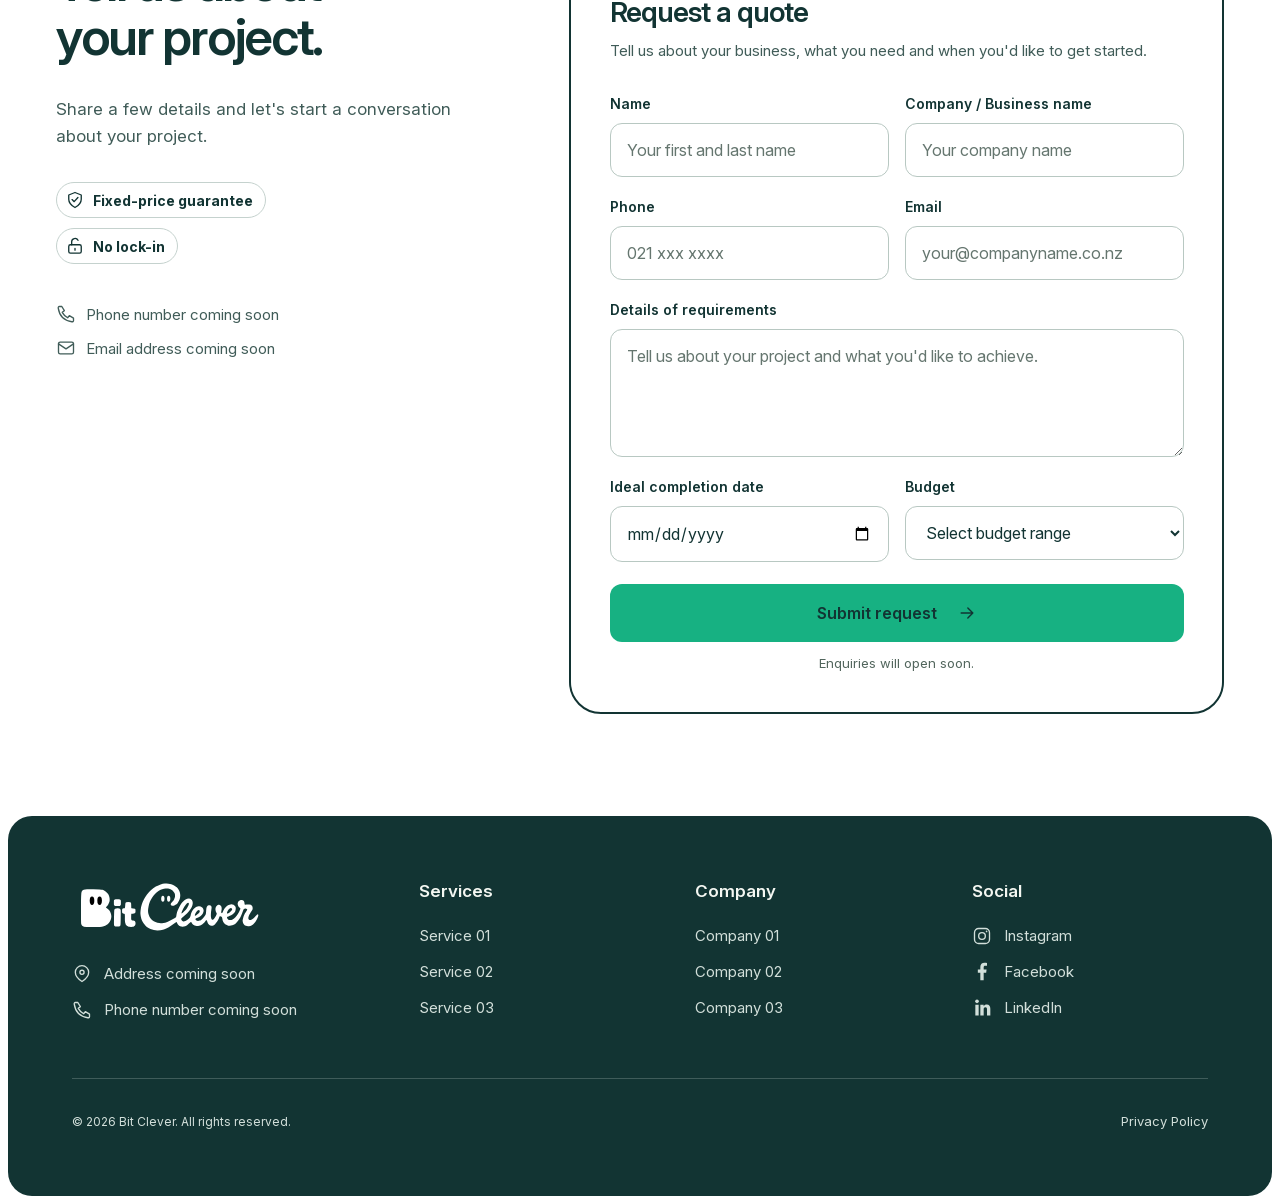
==== commit c3e7c7d3: "Expand recent work grid and add portfolio link" ====
--- a/index.html
+++ b/index.html
@@ -71,6 +71,7 @@
         <figcaption>Project 04</figcaption>
       </figure>
     </div>
+    <div class="recent-work__actions"><a class="quote-cta work-cta" href="./portfolio.html">View All Work</a></div>
   </section>
   <section class="contact-section" id="contact" aria-labelledby="contact-title">
     <div class="contact-intro">
--- a/assets/site.css
+++ b/assets/site.css
@@ -222,11 +222,12 @@
     .header-nav a[aria-current="page"] { text-decoration: underline; text-underline-offset: 5px; }
     @media (prefers-reduced-motion: reduce) { html { scroll-behavior: auto; } }
 
-    .recent-work { max-width: 1216px; margin: 0 auto; padding: clamp(64px, 7vw, 104px) clamp(16px, 4vw, 48px) 0; color: #123433; }
+    .recent-work { width: 100%; margin: 0; padding: clamp(64px, 7vw, 104px) 0 0; color: #123433; }
     .recent-work h2 { margin: 0 0 clamp(32px, 4vw, 56px); text-align: center; font-size: clamp(32px, 4vw, 48px); line-height: 1.15; font-weight: 600; letter-spacing: -.04em; }
     .recent-work h2 span { color: #138463; }
-    .recent-work__grid { display: grid; grid-template-columns: repeat(2, minmax(0, 1fr)); gap: 24px 20px; }
+    .recent-work__grid { display: grid; grid-template-columns: repeat(4, minmax(0, 1fr)); gap: 24px clamp(8px, 1.4vw, 20px); }
     .work-card { margin: 0; min-width: 0; }
-    .work-card img { display: block; width: 100%; height: auto; aspect-ratio: 7 / 6; object-fit: cover; background: #e53935; }
+    .work-card img { display: block; width: 100%; height: auto; aspect-ratio: 7 / 6; object-fit: cover; border-radius: 24px; background: #e53935; }
     .work-card figcaption { margin-top: 10px; font-size: 13px; font-weight: 500; line-height: 1.5; }
-    @media (max-width: 600px) { .recent-work__grid { grid-template-columns: 1fr; } }
+    .recent-work__actions { display: flex; justify-content: center; margin-top: 32px; }
+    @media (max-width: 767px) { .recent-work__grid { grid-template-columns: repeat(2, minmax(0, 1fr)); } }
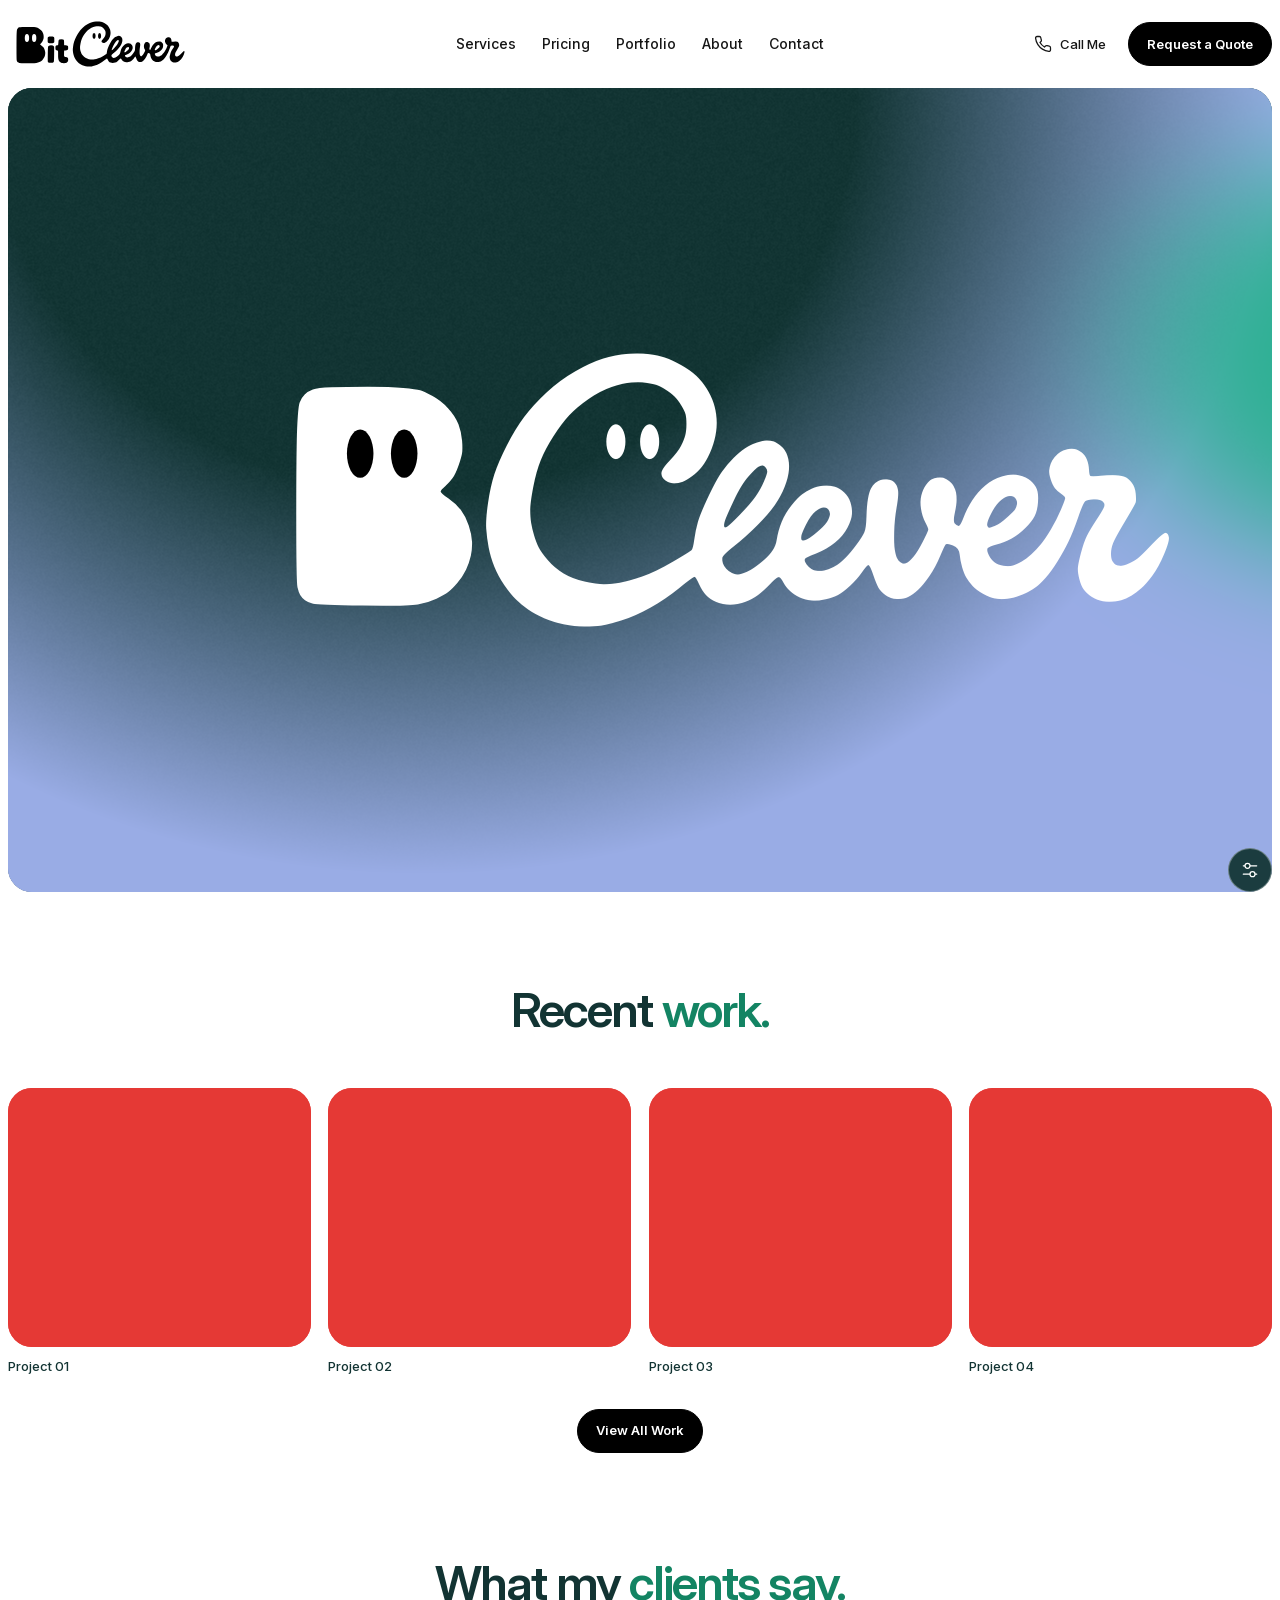
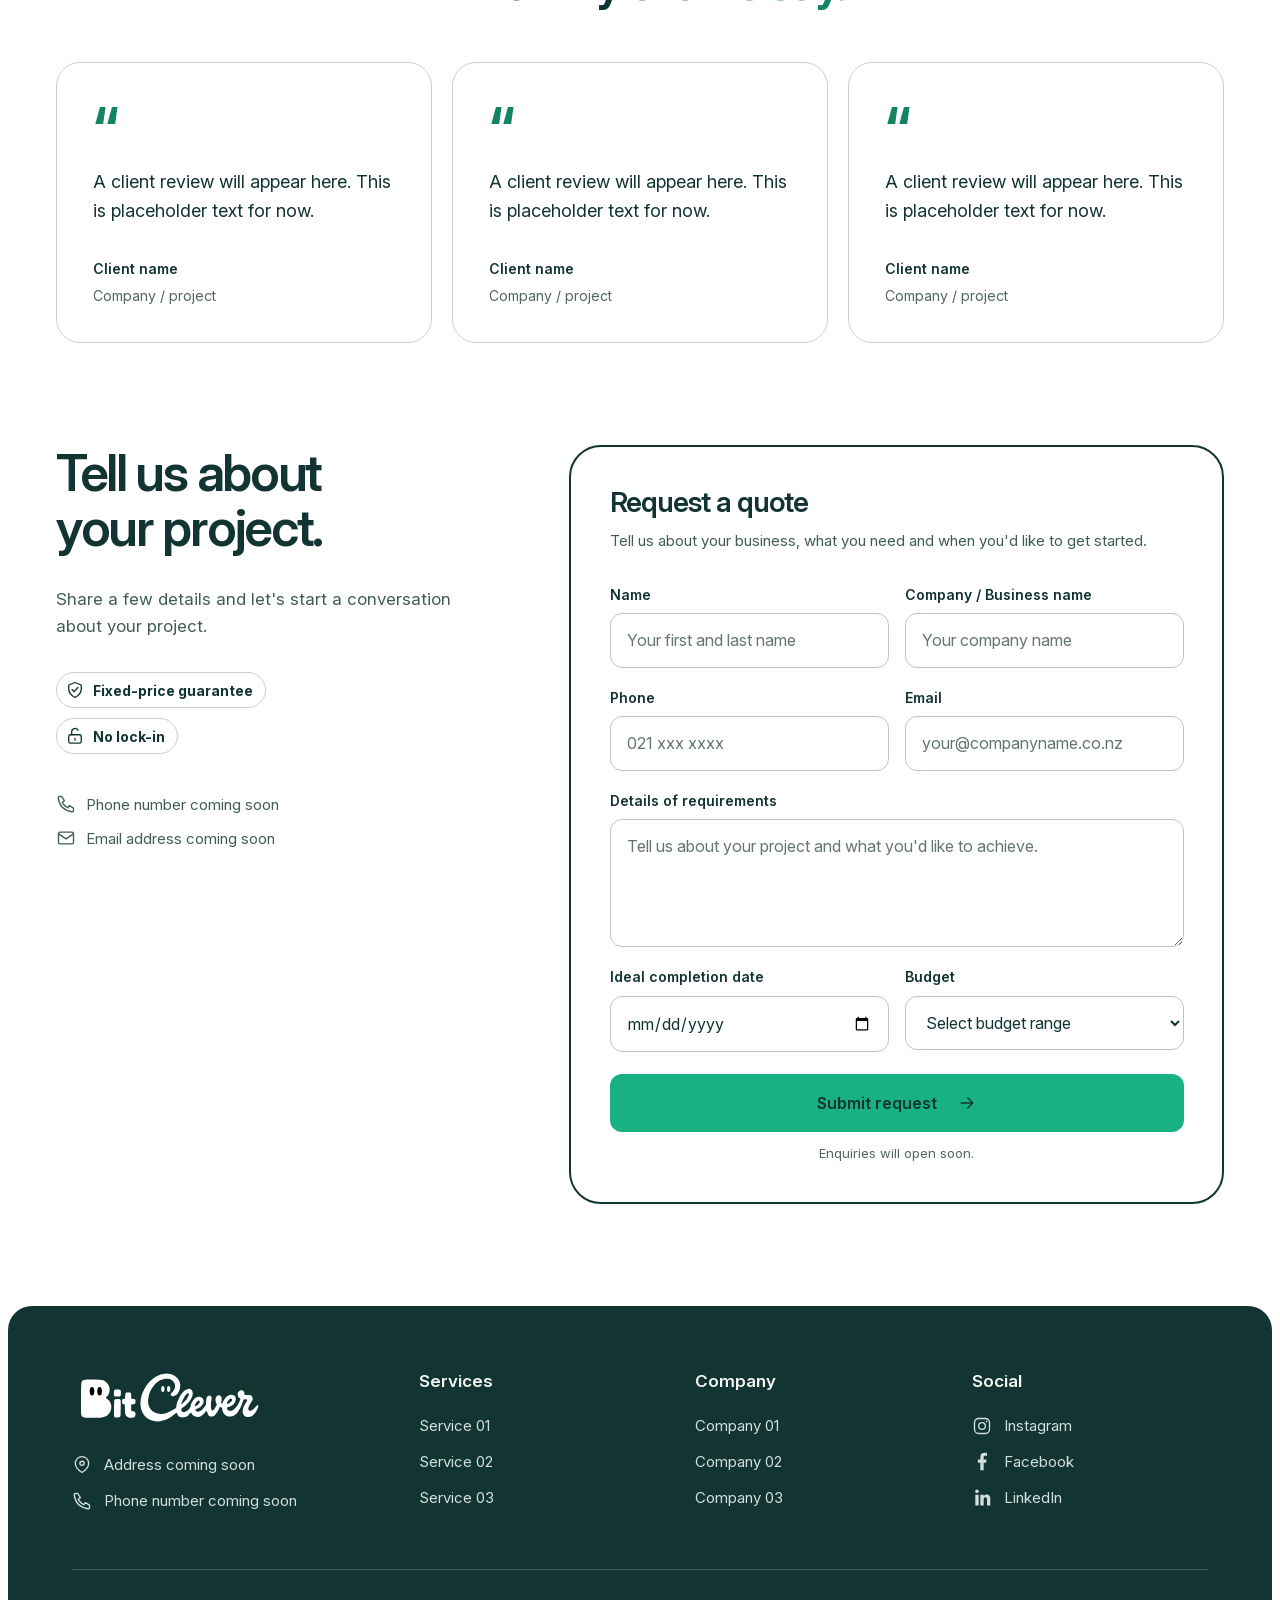
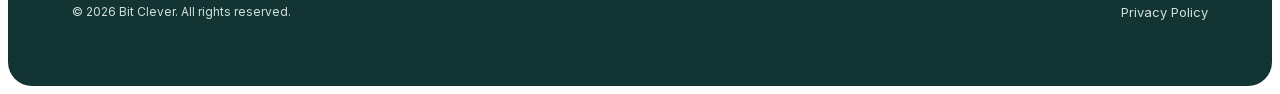
==== commit 3f805755: "Add portfolio placeholders and client review section" ====
--- a/index.html
+++ b/index.html
@@ -72,6 +72,26 @@
       </figure>
     </div>
     <div class="recent-work__actions"><a class="quote-cta work-cta" href="./portfolio.html">View All Work</a></div>
+  </section>
+  <section class="testimonials" aria-labelledby="testimonials-title">
+    <h2 id="testimonials-title">What my <span>clients say.</span></h2>
+    <div class="testimonials__grid">
+      <figure class="testimonial-card">
+        <span class="testimonial-card__mark" aria-hidden="true">“</span>
+        <blockquote><p>A client review will appear here. This is placeholder text for now.</p></blockquote>
+        <figcaption><strong>Client name</strong><span>Company / project</span></figcaption>
+      </figure>
+      <figure class="testimonial-card">
+        <span class="testimonial-card__mark" aria-hidden="true">“</span>
+        <blockquote><p>A client review will appear here. This is placeholder text for now.</p></blockquote>
+        <figcaption><strong>Client name</strong><span>Company / project</span></figcaption>
+      </figure>
+      <figure class="testimonial-card">
+        <span class="testimonial-card__mark" aria-hidden="true">“</span>
+        <blockquote><p>A client review will appear here. This is placeholder text for now.</p></blockquote>
+        <figcaption><strong>Client name</strong><span>Company / project</span></figcaption>
+      </figure>
+    </div>
   </section>
   <section class="contact-section" id="contact" aria-labelledby="contact-title">
     <div class="contact-intro">
--- a/assets/site.css
+++ b/assets/site.css
@@ -223,11 +223,23 @@
     @media (prefers-reduced-motion: reduce) { html { scroll-behavior: auto; } }
 
     .recent-work { width: 100%; margin: 0; padding: clamp(64px, 7vw, 104px) 0 0; color: #123433; }
-    .recent-work h2 { margin: 0 0 clamp(32px, 4vw, 56px); text-align: center; font-size: clamp(32px, 4vw, 48px); line-height: 1.15; font-weight: 600; letter-spacing: -.04em; }
-    .recent-work h2 span { color: #138463; }
+    .recent-work h2, .testimonials h2 { margin: 0 0 clamp(32px, 4vw, 56px); text-align: center; font-size: clamp(32px, 4vw, 48px); line-height: 1.15; font-weight: 600; letter-spacing: -.04em; }
+    .recent-work h2 span, .testimonials h2 span { color: #138463; }
     .recent-work__grid { display: grid; grid-template-columns: repeat(4, minmax(0, 1fr)); gap: 24px clamp(8px, 1.4vw, 20px); }
     .work-card { margin: 0; min-width: 0; }
     .work-card img { display: block; width: 100%; height: auto; aspect-ratio: 7 / 6; object-fit: cover; border-radius: 24px; background: #e53935; }
     .work-card figcaption { margin-top: 10px; font-size: 13px; font-weight: 500; line-height: 1.5; }
     .recent-work__actions { display: flex; justify-content: center; margin-top: 32px; }
     @media (max-width: 767px) { .recent-work__grid { grid-template-columns: repeat(2, minmax(0, 1fr)); } }
+
+    .portfolio-work { padding: clamp(24px, 4vw, 56px) 0 clamp(64px, 7vw, 104px); color: #123433; }
+    .testimonials { max-width: 1320px; margin: 0 auto; padding: clamp(72px, 8vw, 120px) clamp(16px, 4vw, 48px) 0; color: #123433; }
+    .testimonials__grid { display: grid; grid-template-columns: repeat(3, minmax(0, 1fr)); gap: 20px; }
+    .testimonial-card { display: flex; flex-direction: column; margin: 0; padding: clamp(24px, 3vw, 36px); border: 1px solid #c5d2ce; border-radius: 24px; }
+    .testimonial-card__mark { height: 48px; color: #138463; font-size: 64px; line-height: 1; font-weight: 600; }
+    .testimonial-card blockquote { margin: 20px 0 32px; font-size: 18px; line-height: 1.65; }
+    .testimonial-card blockquote p { margin: 0; }
+    .testimonial-card figcaption { display: grid; gap: 6px; margin-top: auto; font-size: 14px; line-height: 1.5; }
+    .testimonial-card figcaption strong { font-weight: 600; }
+    .testimonial-card figcaption span { color: #52665d; }
+    @media (max-width: 767px) { .testimonials__grid { grid-template-columns: 1fr; } }
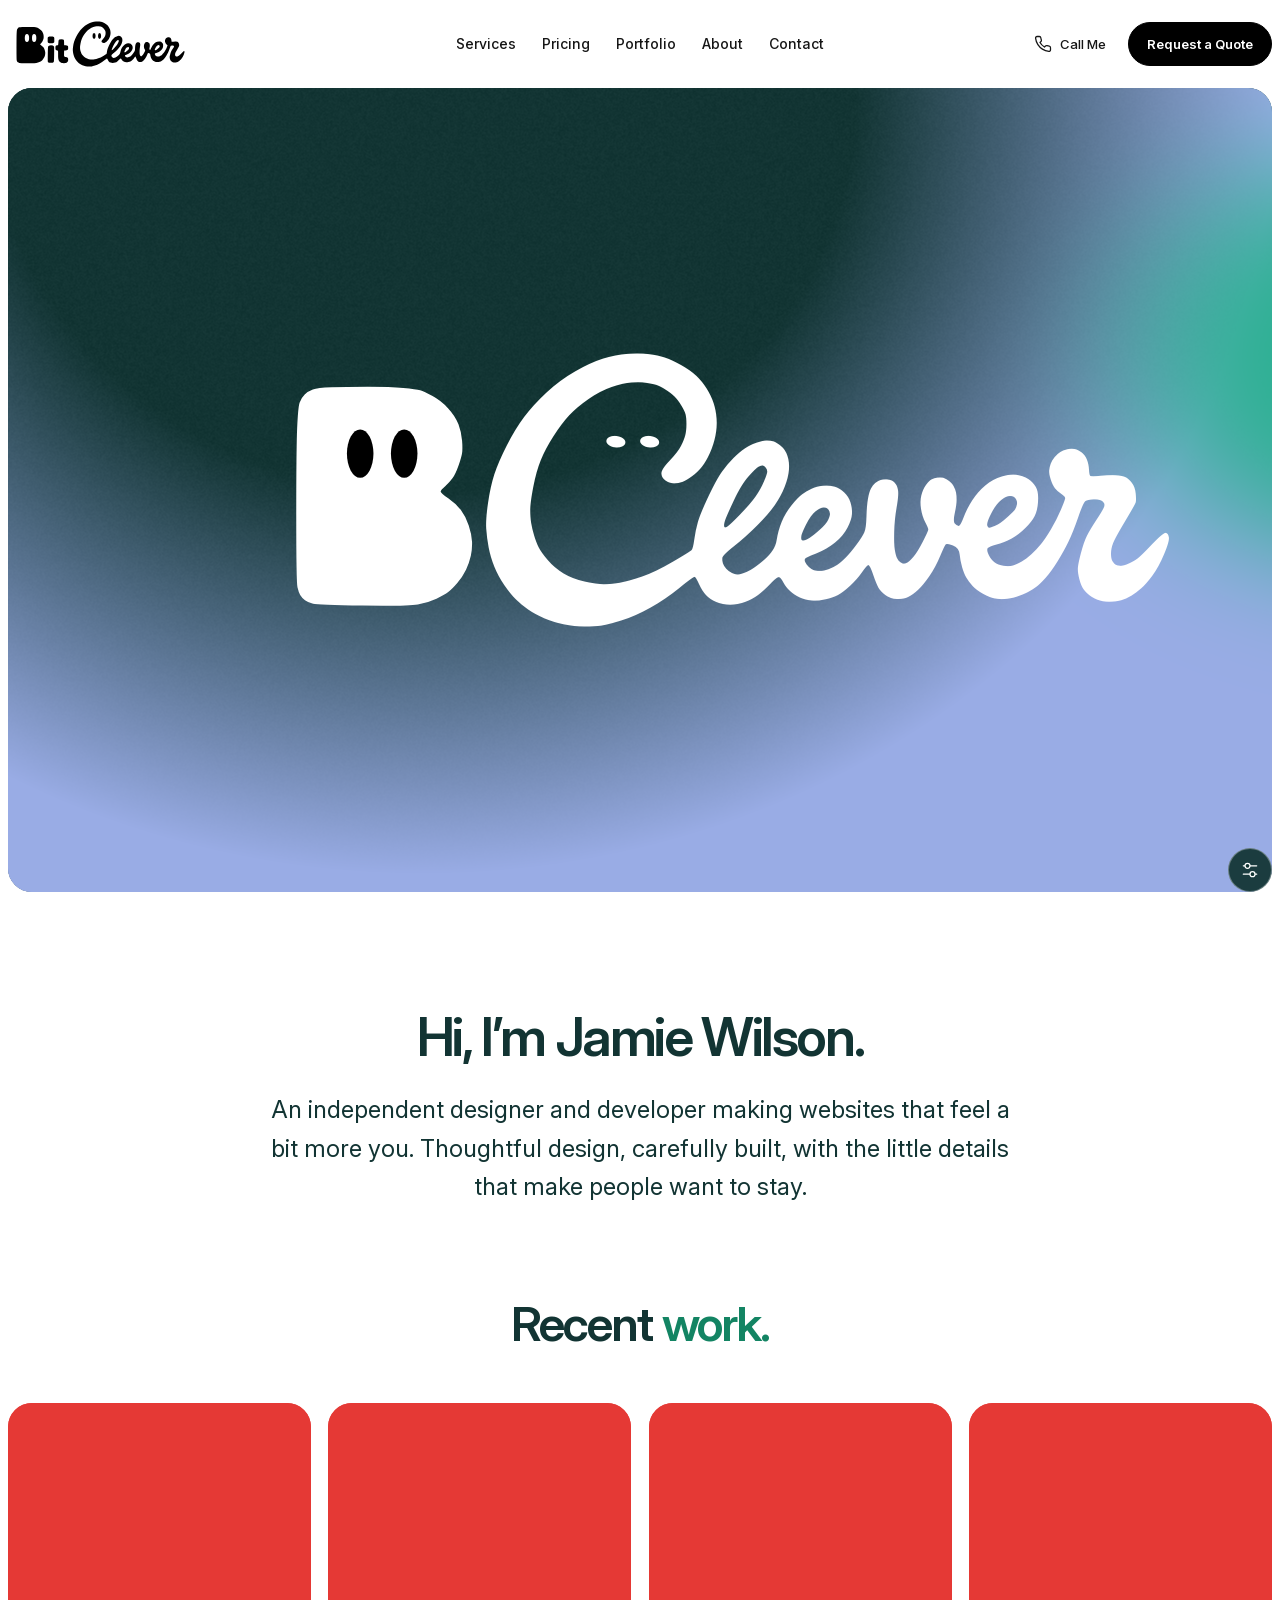
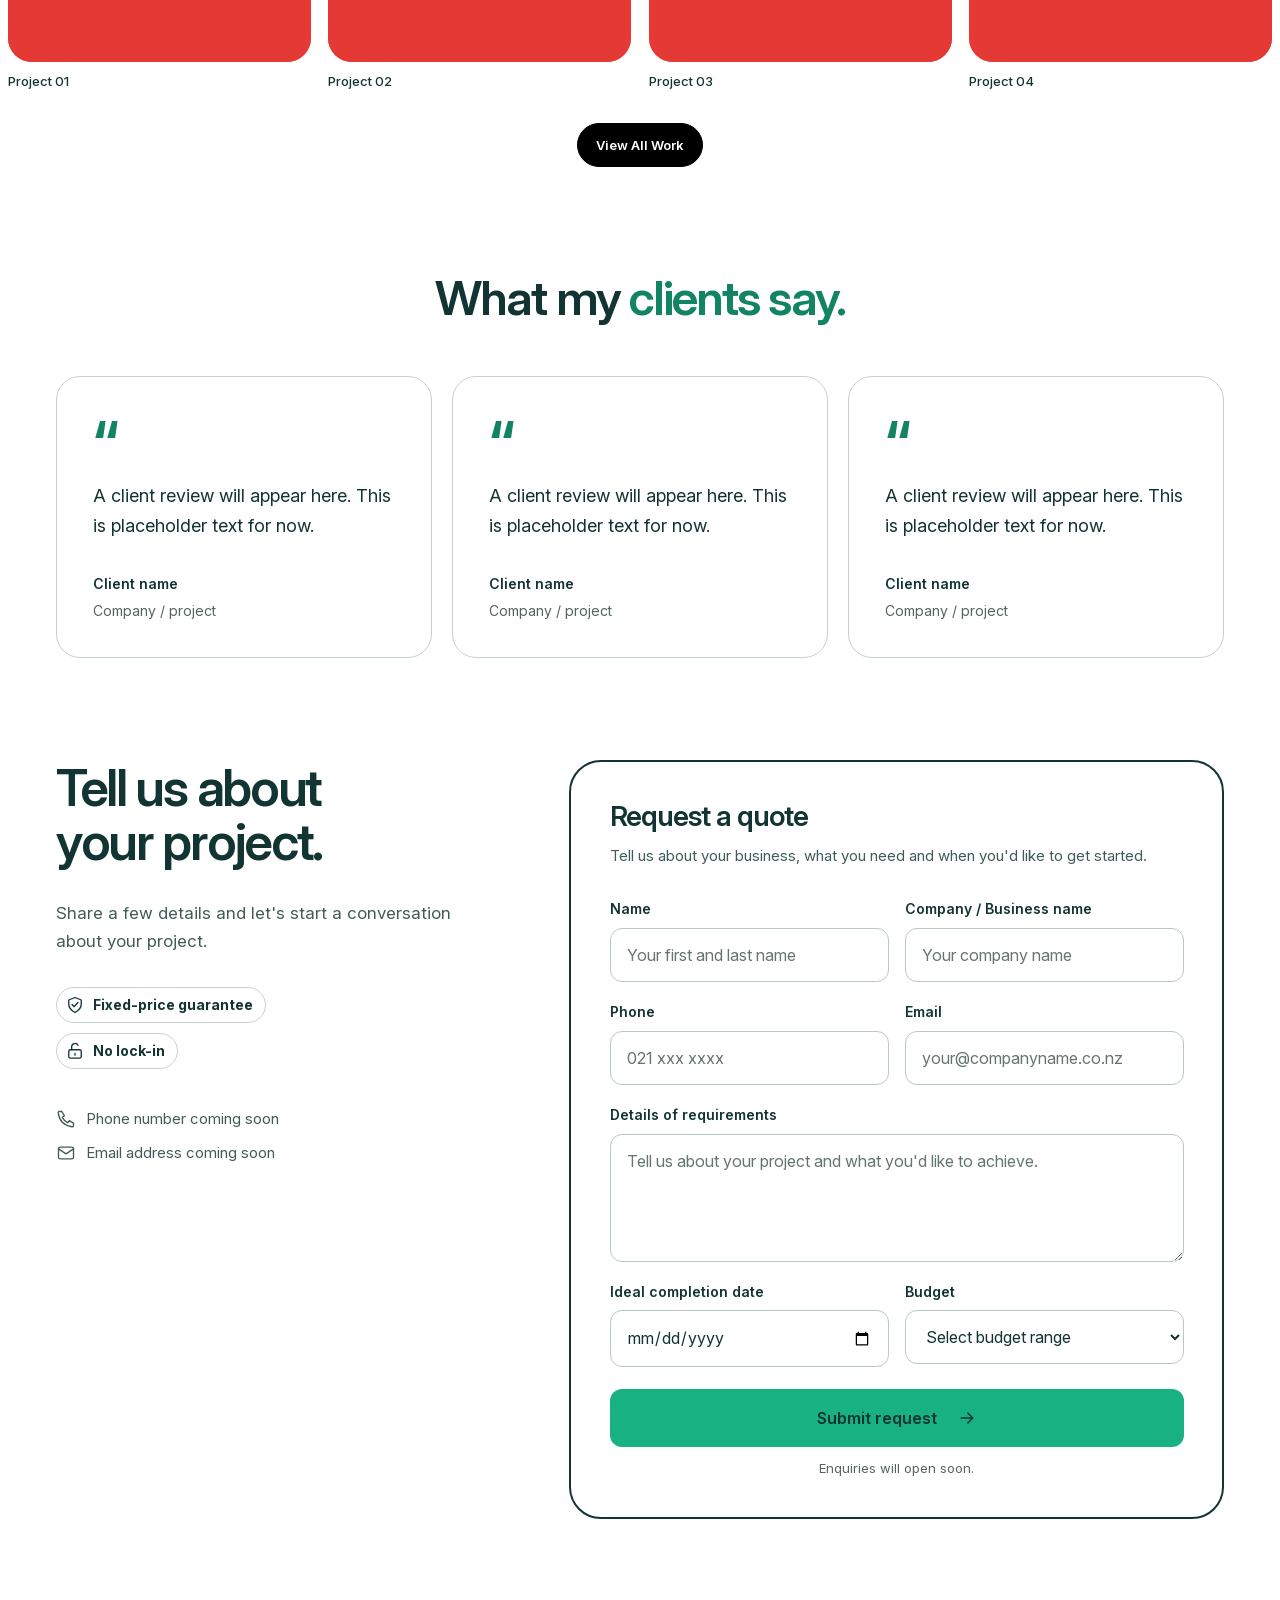
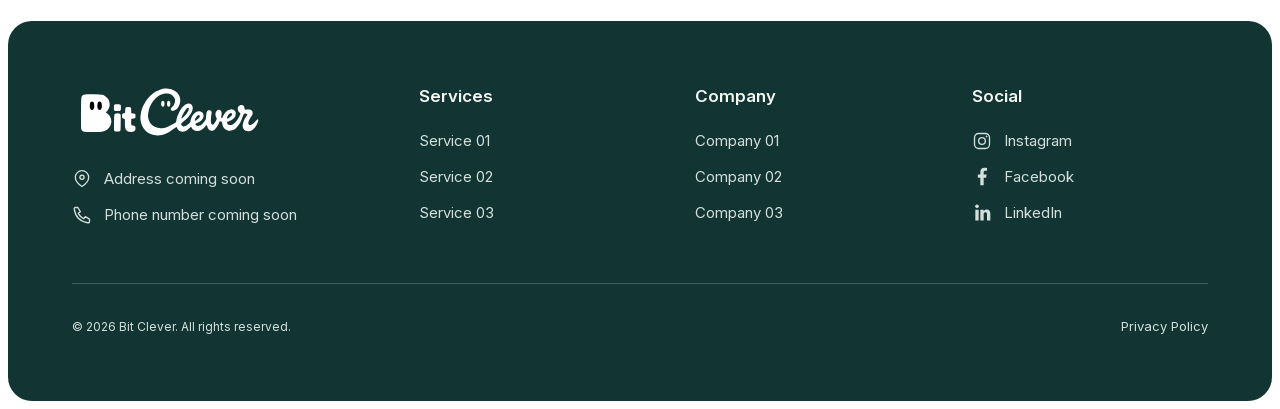
==== commit deeaed2c: "Add personal introduction with ten selectable copy variations" ====
--- a/index.html
+++ b/index.html
@@ -50,6 +50,10 @@
       <img class="hero__logo" src="./assets/bit-clever-logo-white.svg" width="456" height="130" alt="" draggable="false" fetchpriority="high">
     </button>
     <p class="hero__message"><span class="coming-soon">Coming soon</span></p>
+  </section>
+  <section class="introduction" aria-labelledby="introduction-title">
+    <h2 id="introduction-title">Hi, I’m Jamie Wilson.</h2>
+    <p class="introduction__copy">An independent designer and developer making websites that feel a bit more you. Thoughtful design, carefully built, with the little details that make people want to stay.</p>
   </section>
   <section class="recent-work" aria-labelledby="recent-work-title">
     <h2 id="recent-work-title">Recent <span>work.</span></h2>
@@ -157,6 +161,7 @@
   <details class="settings">
     <summary aria-label="Appearance settings" title="Appearance settings"><svg width="20" height="20" viewBox="0 0 24 24" fill="none" stroke="currentColor" stroke-width="1.5" stroke-linecap="round" aria-hidden="true"><path d="M4 7h16M4 17h16"/><circle cx="9" cy="7" r="3" fill="#123433"/><circle cx="15" cy="17" r="3" fill="#123433"/></svg></summary>
     <div class="settings-panel">
+      <select id="intro-copy" aria-label="Introduction copy"></select>
       <select id="it-size" aria-label="it size"></select>
       <select id="bit-style" aria-label="Bit entrance"></select>
       <select id="bit-move-style" aria-label="B move style"></select>
@@ -168,5 +173,6 @@
     </div>
   </details>
   <script type="module" src="./assets/site.js"></script>
+  <script type="module" src="./assets/intro-copy.js"></script>
 </body>
 </html>
--- a/assets/site.css
+++ b/assets/site.css
@@ -243,3 +243,7 @@
     .testimonial-card figcaption strong { font-weight: 600; }
     .testimonial-card figcaption span { color: #52665d; }
     @media (max-width: 767px) { .testimonials__grid { grid-template-columns: 1fr; } }
+
+    .introduction { max-width: 1040px; margin: 0 auto; padding: clamp(72px, 9vw, 136px) clamp(20px, 5vw, 64px) 0; text-align: center; color: #123433; }
+    .introduction h2 { margin: 0 0 24px; font-size: clamp(32px, 4.2vw, 56px); font-weight: 600; letter-spacing: -.045em; line-height: 1.12; text-wrap: balance; }
+    .introduction__copy { max-width: 740px; margin: 0 auto; font-size: clamp(18px, 2vw, 24px); line-height: 1.6; text-wrap: pretty; }
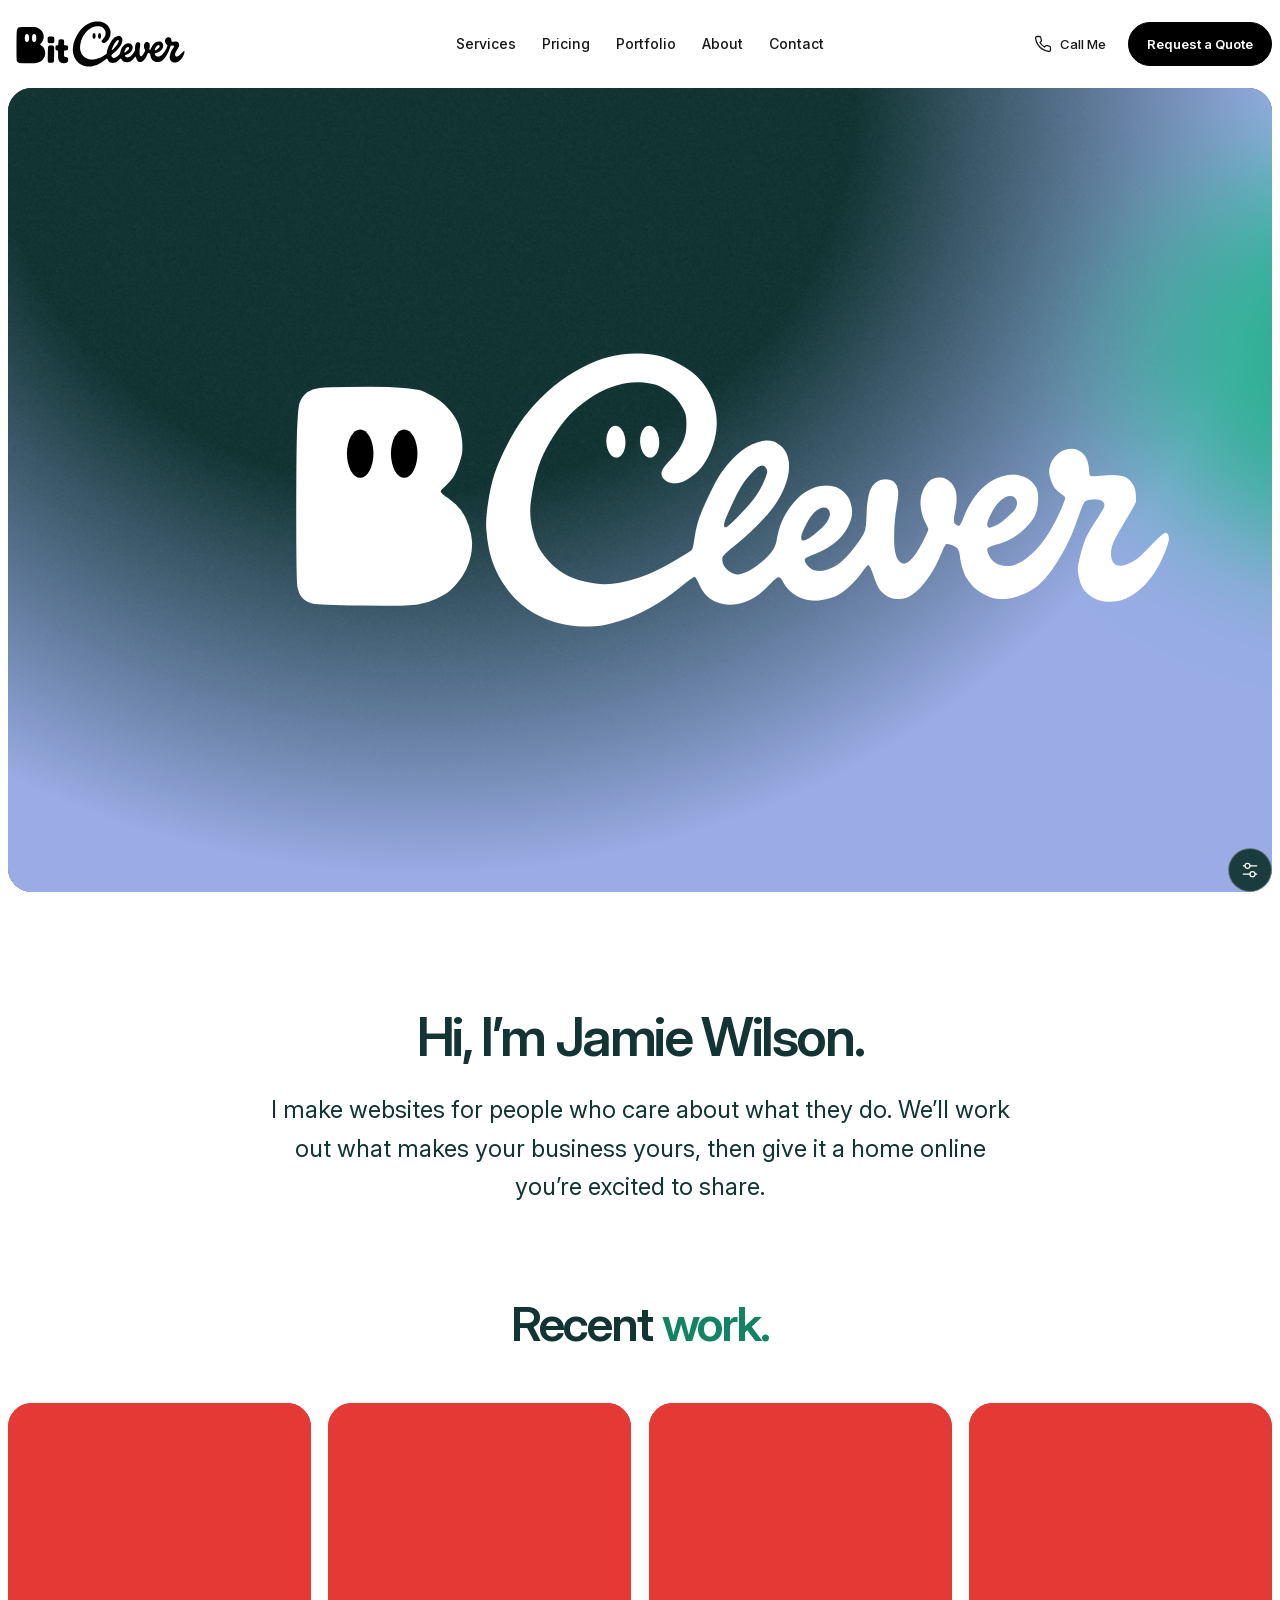
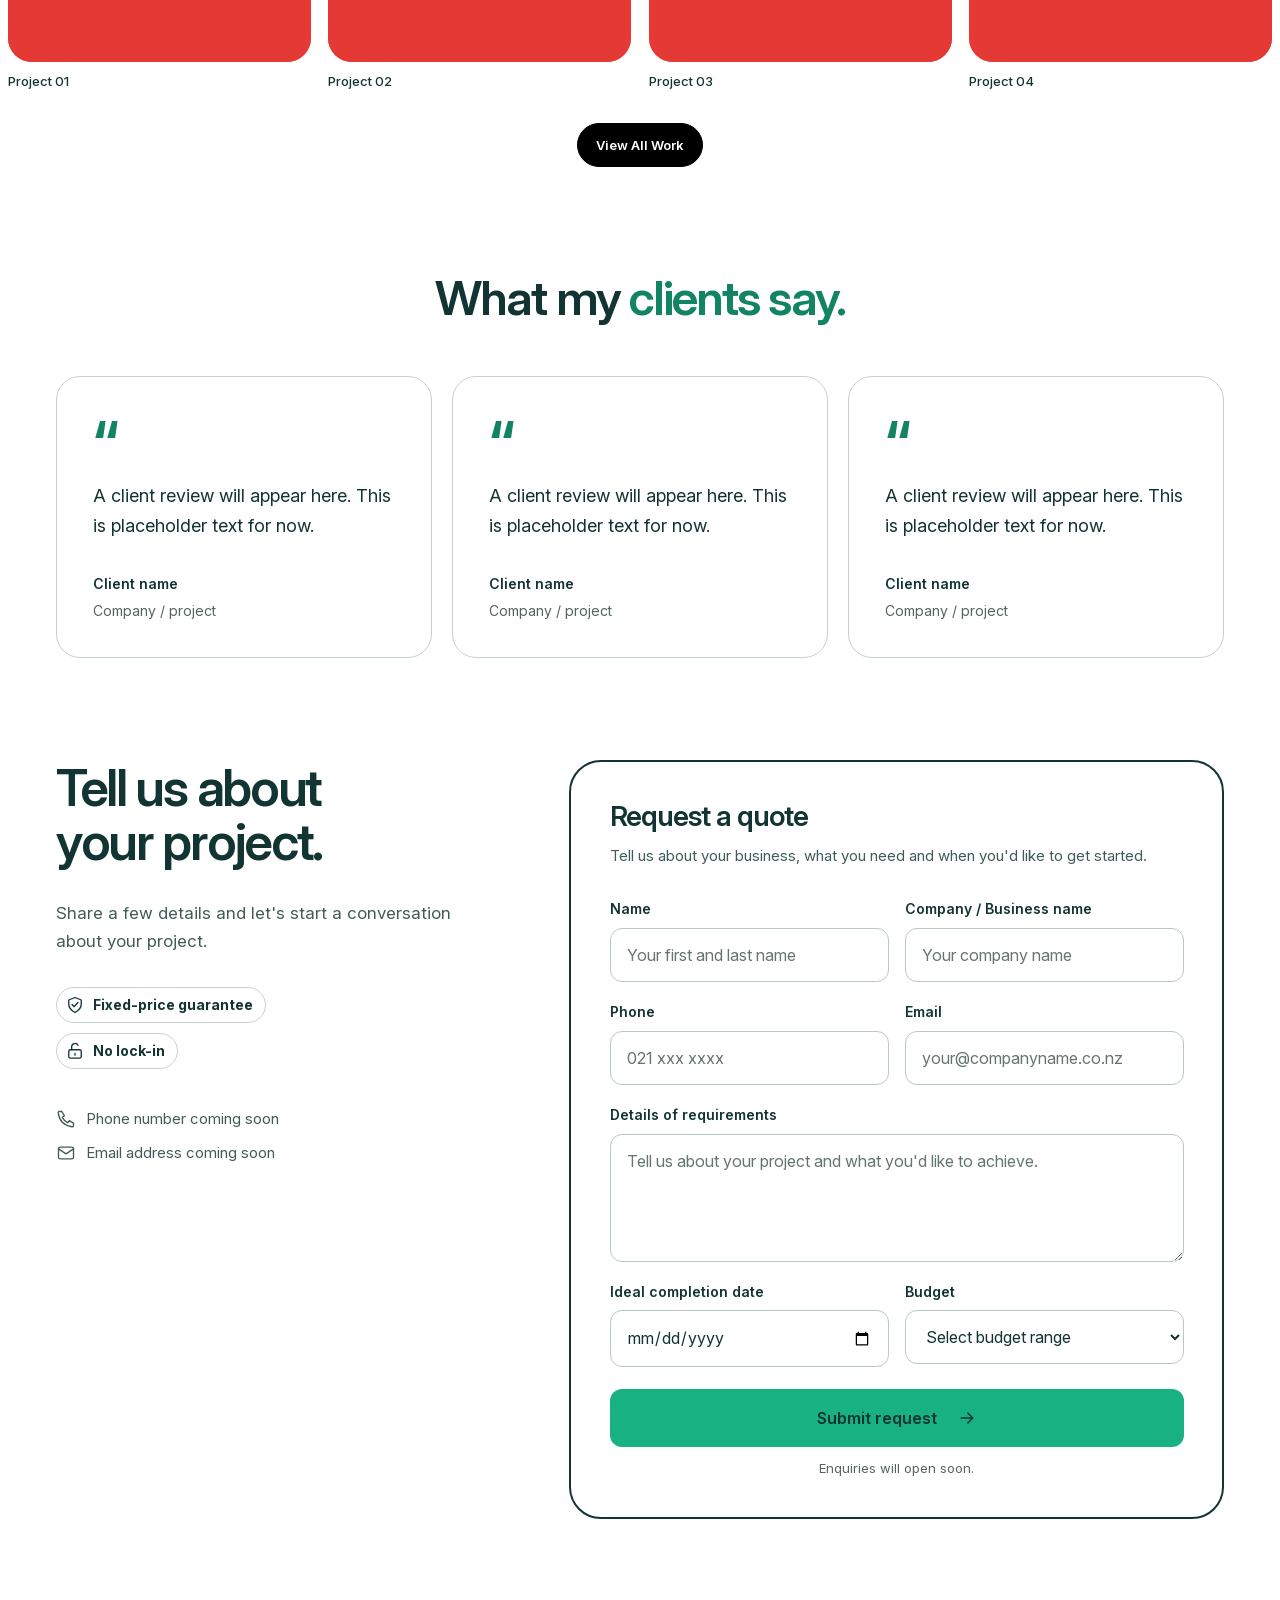
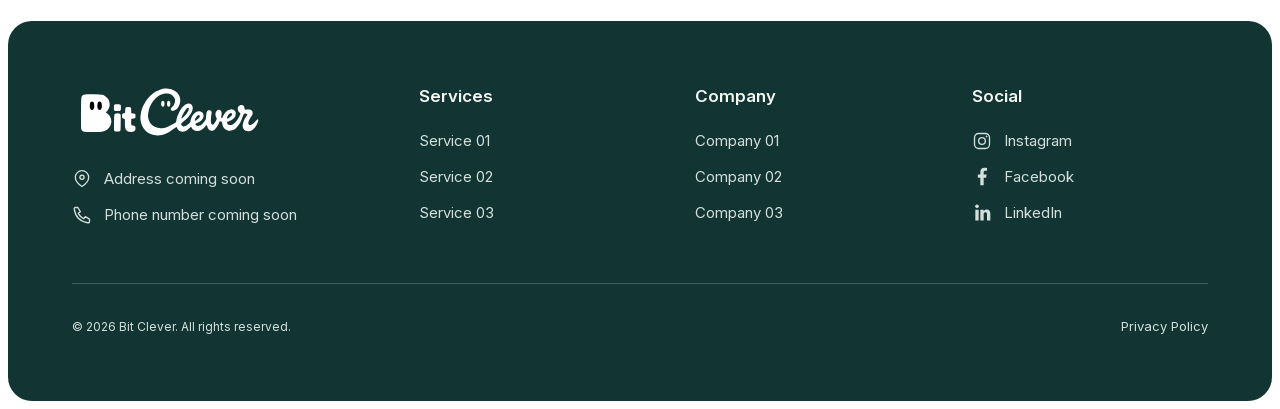
==== commit 9c5ffa5b: "Rewrite introductions and group appearance controls into submenus" ====
--- a/index.html
+++ b/index.html
@@ -53,7 +53,7 @@
   </section>
   <section class="introduction" aria-labelledby="introduction-title">
     <h2 id="introduction-title">Hi, I’m Jamie Wilson.</h2>
-    <p class="introduction__copy">An independent designer and developer making websites that feel a bit more you. Thoughtful design, carefully built, with the little details that make people want to stay.</p>
+    <p class="introduction__copy">I make websites for people who care about what they do. We’ll work out what makes your business yours, then give it a home online you’re excited to share.</p>
   </section>
   <section class="recent-work" aria-labelledby="recent-work-title">
     <h2 id="recent-work-title">Recent <span>work.</span></h2>
@@ -161,15 +161,25 @@
   <details class="settings">
     <summary aria-label="Appearance settings" title="Appearance settings"><svg width="20" height="20" viewBox="0 0 24 24" fill="none" stroke="currentColor" stroke-width="1.5" stroke-linecap="round" aria-hidden="true"><path d="M4 7h16M4 17h16"/><circle cx="9" cy="7" r="3" fill="#123433"/><circle cx="15" cy="17" r="3" fill="#123433"/></svg></summary>
     <div class="settings-panel">
-      <select id="intro-copy" aria-label="Introduction copy"></select>
-      <select id="it-size" aria-label="it size"></select>
-      <select id="bit-style" aria-label="Bit entrance"></select>
-      <select id="bit-move-style" aria-label="B move style"></select>
-      <select id="bit-move-speed" aria-label="B move speed"></select>
-      <select id="eye-style" aria-label="Eye animation"></select>
-      <select id="drawing-speed" aria-label="Drawing speed"></select>
-      <select id="coming-style" aria-label="Coming soon entrance"></select>
-      <select id="noise-preset" aria-label="Noise effect"></select>
+      <div class="settings-home">
+        <button type="button" class="settings-nav" data-settings-target="settings-introduction" aria-controls="settings-introduction" aria-expanded="false">Introduction Copywrite <span aria-hidden="true">›</span></button>
+        <button type="button" class="settings-nav" data-settings-target="settings-hero" aria-controls="settings-hero" aria-expanded="false">Hero Animation <span aria-hidden="true">›</span></button>
+      </div>
+      <div id="settings-introduction" class="settings-submenu" hidden>
+        <button type="button" class="settings-back" aria-label="Back to settings">‹ Back</button>
+        <select id="intro-copy" aria-label="Introduction copy"></select>
+      </div>
+      <div id="settings-hero" class="settings-submenu" hidden>
+        <button type="button" class="settings-back" aria-label="Back to settings">‹ Back</button>
+        <select id="it-size" aria-label="it size"></select>
+        <select id="bit-style" aria-label="Bit entrance"></select>
+        <select id="bit-move-style" aria-label="B move style"></select>
+        <select id="bit-move-speed" aria-label="B move speed"></select>
+        <select id="eye-style" aria-label="Eye animation"></select>
+        <select id="drawing-speed" aria-label="Drawing speed"></select>
+        <select id="coming-style" aria-label="Coming soon entrance"></select>
+        <select id="noise-preset" aria-label="Noise effect"></select>
+      </div>
     </div>
   </details>
   <script type="module" src="./assets/site.js"></script>
--- a/assets/site.css
+++ b/assets/site.css
@@ -90,7 +90,7 @@
     .settings { position: fixed; right: 8px; bottom: 8px; z-index: 20; font: 14px var(--font-sans); }
     .settings summary { list-style: none; display: grid; place-items: center; width: 44px; height: 44px; border-radius: 50%; border: 1px solid #ffffff55; color: white; background: #123433ed; cursor: pointer; }
     .settings summary::-webkit-details-marker { display: none; }
-    .settings-panel { max-height: calc(100dvh - 80px); overflow-y: auto; position: absolute; right: 0; bottom: 52px; width: 220px; max-width: calc(100vw - 16px); padding: 8px; display: grid; gap: 4px; border: 1px solid #ffffff25; border-radius: 16px; background: #123433f5; box-shadow: 0 8px 24px #001b1920; }
+    .settings-panel { max-height: calc(100dvh - 80px); overflow-y: auto; position: absolute; right: 0; bottom: 52px; width: 260px; max-width: calc(100vw - 16px); padding: 8px; display: grid; gap: 4px; border: 1px solid #ffffff25; border-radius: 16px; background: #123433f5; box-shadow: 0 8px 24px #001b1920; }
     .settings select { width: 100%; min-height: 40px; padding: 8px 10px; border: 0; border-radius: 8px; color: #fff; background: #ffffff0a; font: inherit; cursor: pointer; color-scheme: dark; }
     .settings option { background: #123433; }
     .settings :focus-visible { outline: 2px solid #99ace5; outline-offset: 2px; }
@@ -247,3 +247,9 @@
     .introduction { max-width: 1040px; margin: 0 auto; padding: clamp(72px, 9vw, 136px) clamp(20px, 5vw, 64px) 0; text-align: center; color: #123433; }
     .introduction h2 { margin: 0 0 24px; font-size: clamp(32px, 4.2vw, 56px); font-weight: 600; letter-spacing: -.045em; line-height: 1.12; text-wrap: balance; }
     .introduction__copy { max-width: 740px; margin: 0 auto; font-size: clamp(18px, 2vw, 24px); line-height: 1.6; text-wrap: pretty; }
+
+    .settings-home, .settings-submenu { display: grid; gap: 4px; }
+    .settings-panel [hidden] { display: none; }
+    .settings-nav, .settings-back { display: flex; align-items: center; justify-content: space-between; gap: 12px; min-height: 44px; padding: 10px 12px; border: 0; border-radius: 8px; color: #fff; background: transparent; text-align: left; font: inherit; cursor: pointer; }
+    .settings-nav:hover, .settings-back:hover { background: #ffffff12; }
+    .settings-nav span { font-size: 22px; }
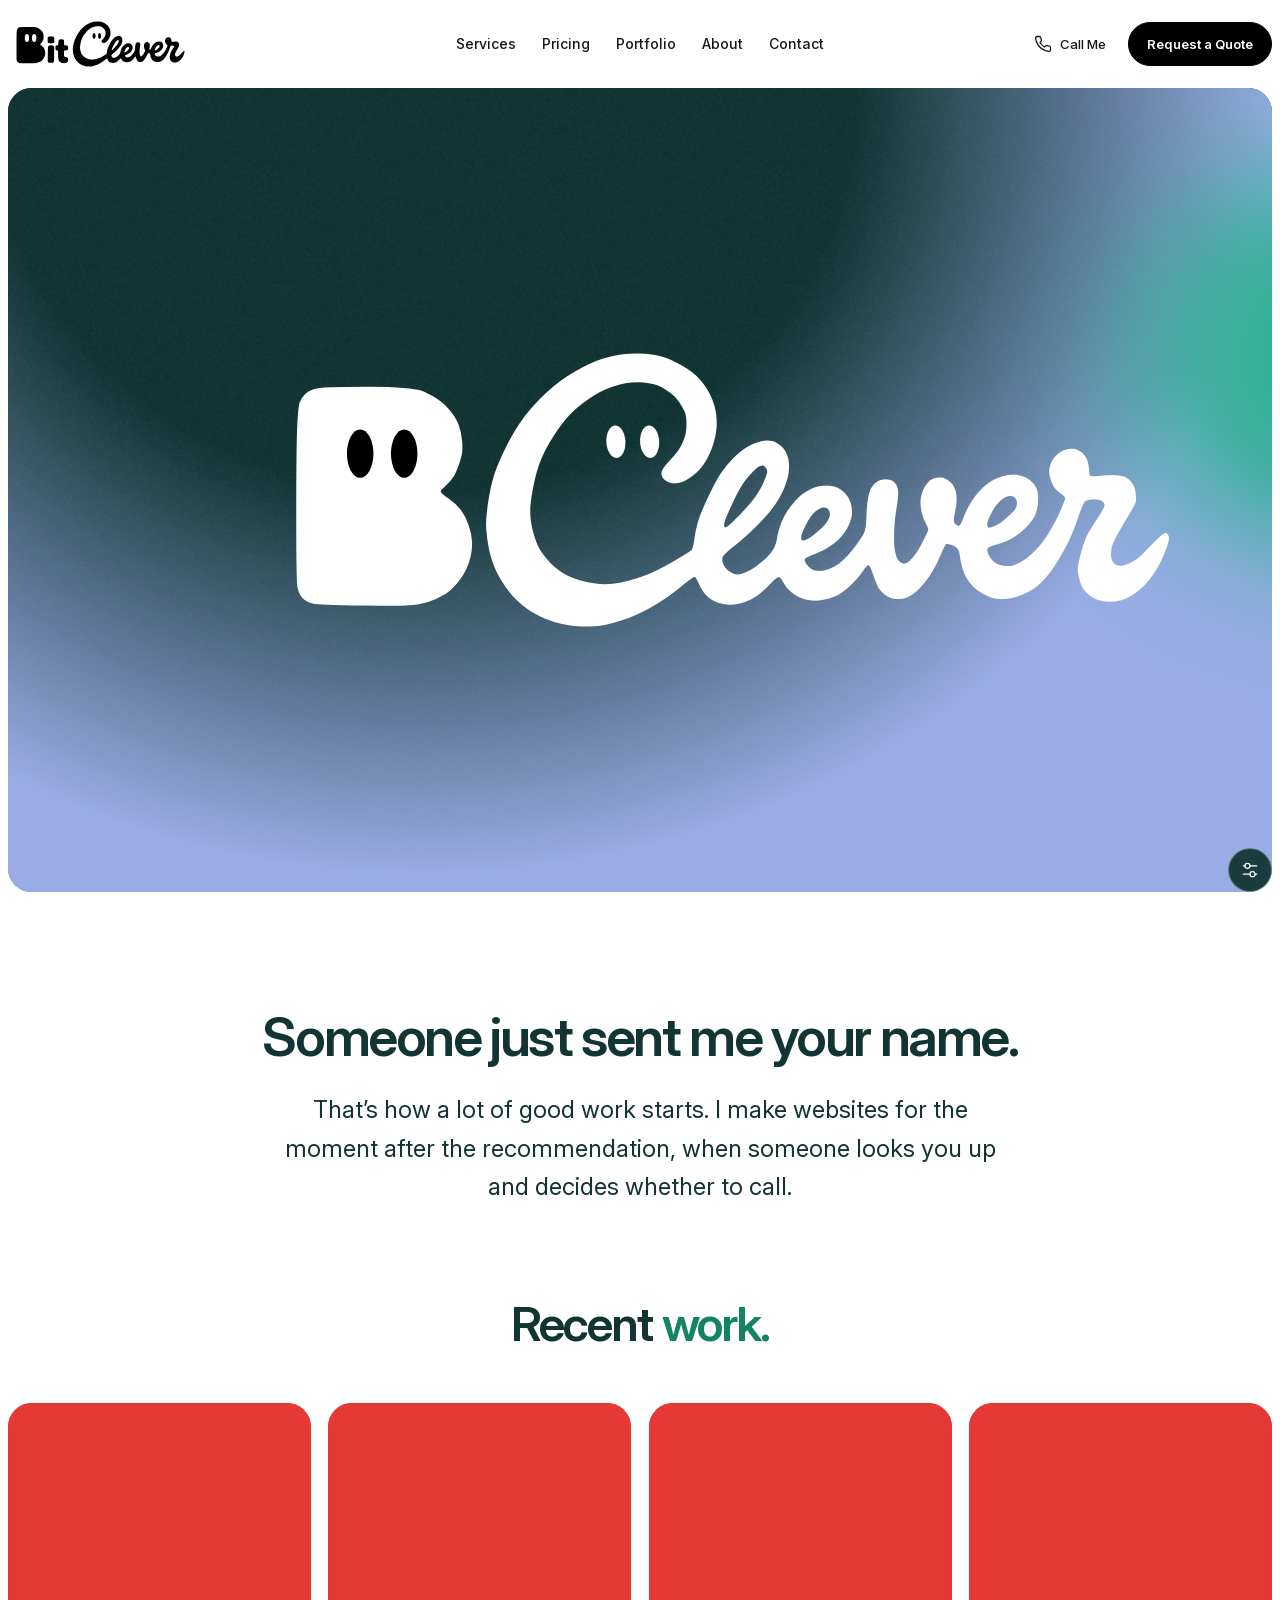
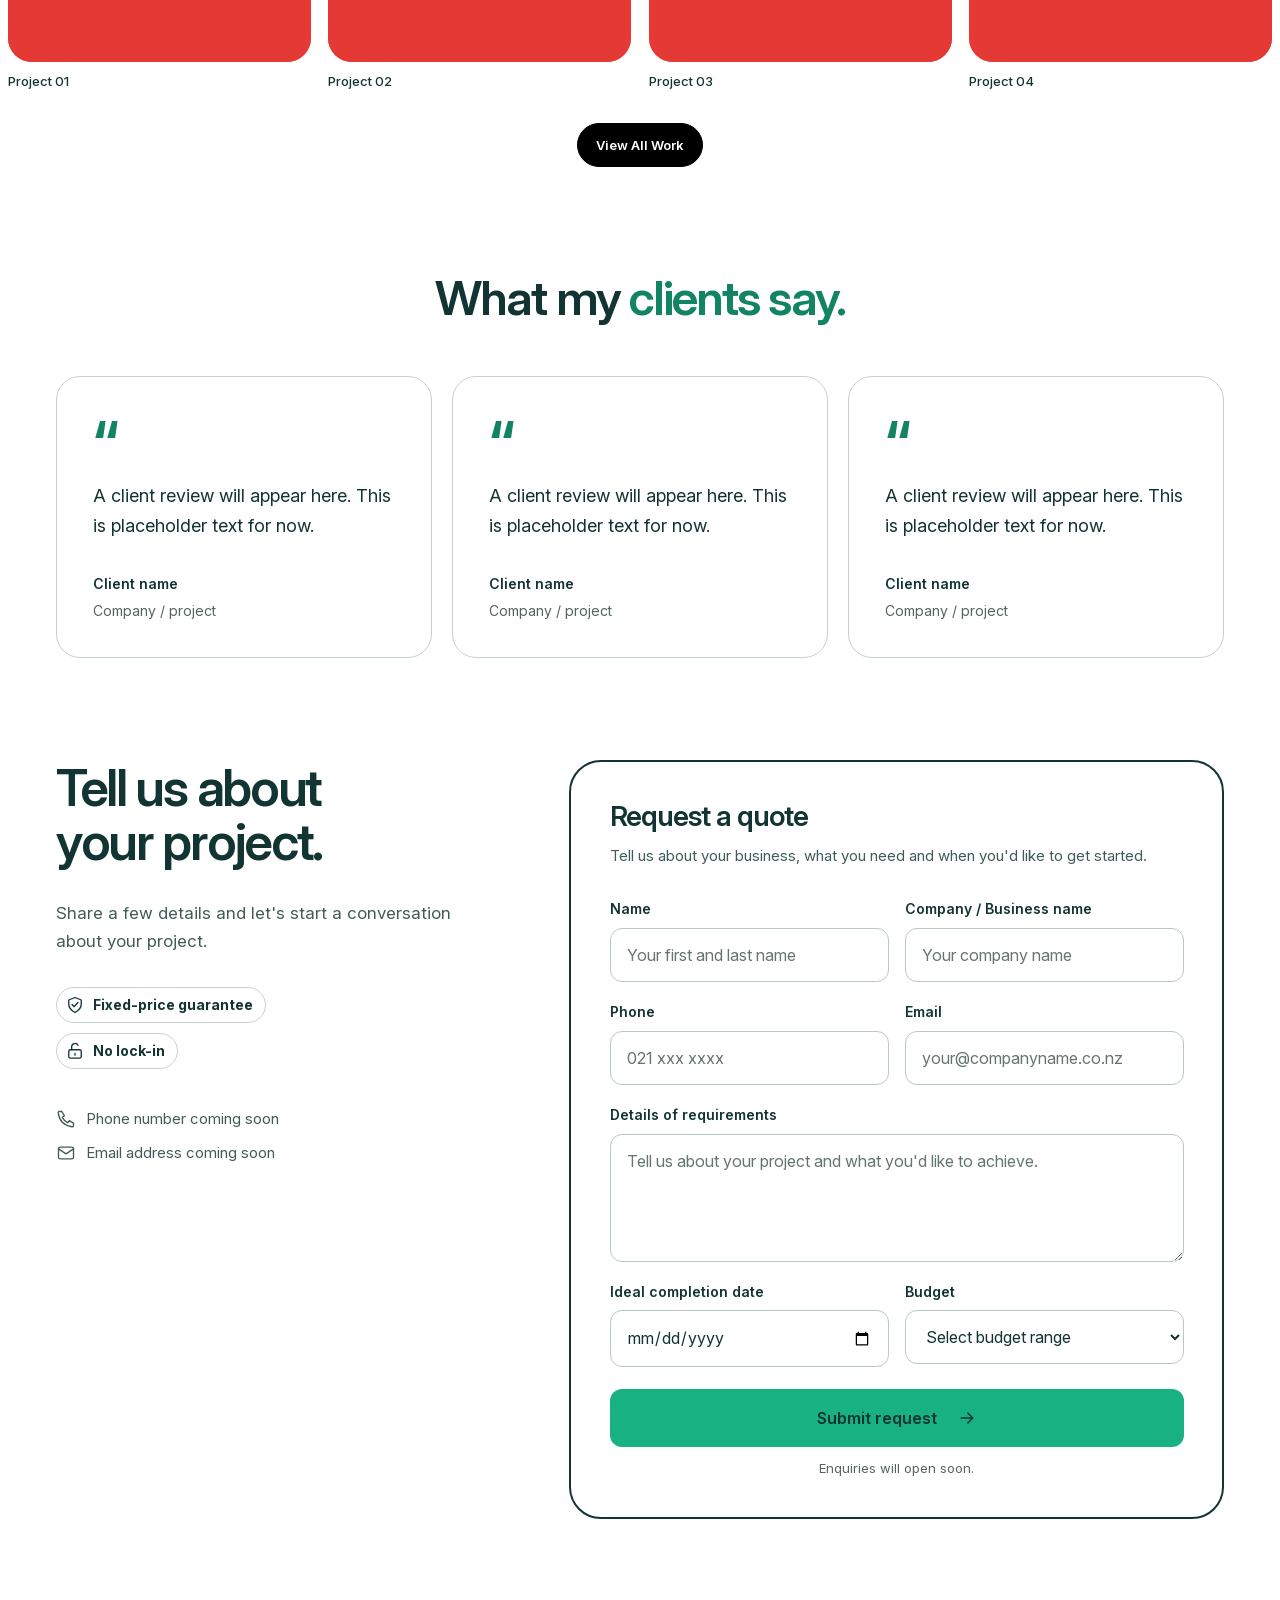
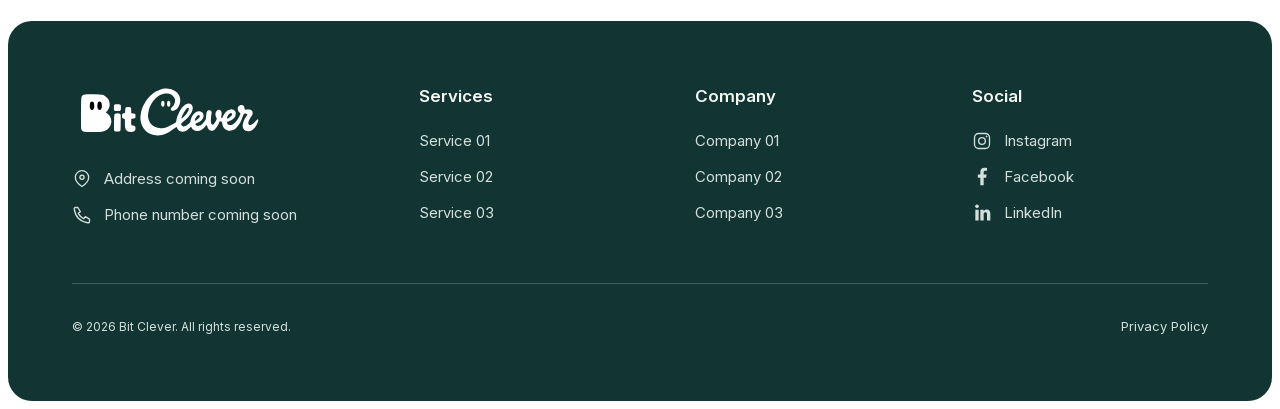
==== commit 8b9492f7: "Add eighty homepage introductions and make them easier to compare" ====
--- a/index.html
+++ b/index.html
@@ -51,9 +51,9 @@
     </button>
     <p class="hero__message"><span class="coming-soon">Coming soon</span></p>
   </section>
-  <section class="introduction" aria-labelledby="introduction-title">
-    <h2 id="introduction-title">Hi, I’m Jamie Wilson.</h2>
-    <p class="introduction__copy">I make websites for people who care about what they do. We’ll work out what makes your business yours, then give it a home online you’re excited to share.</p>
+  <section class="introduction" id="introduction" aria-labelledby="introduction-title">
+    <h2 id="introduction-title">Someone just sent me your name.</h2>
+    <p class="introduction__copy">That’s how a lot of good work starts. I make websites for the moment after the recommendation, when someone looks you up and decides whether to call.</p>
   </section>
   <section class="recent-work" aria-labelledby="recent-work-title">
     <h2 id="recent-work-title">Recent <span>work.</span></h2>
@@ -168,6 +168,10 @@
       <div id="settings-introduction" class="settings-submenu" hidden>
         <button type="button" class="settings-back" aria-label="Back to settings">‹ Back</button>
         <select id="intro-copy" aria-label="Introduction copy"></select>
+        <div class="intro-controls">
+          <button type="button" class="settings-nav" id="intro-previous">‹ Previous</button>
+          <button type="button" class="settings-nav" id="intro-next">Next ›</button>
+        </div>
       </div>
       <div id="settings-hero" class="settings-submenu" hidden>
         <button type="button" class="settings-back" aria-label="Back to settings">‹ Back</button>
--- a/assets/site.css
+++ b/assets/site.css
@@ -253,3 +253,5 @@
     .settings-nav, .settings-back { display: flex; align-items: center; justify-content: space-between; gap: 12px; min-height: 44px; padding: 10px 12px; border: 0; border-radius: 8px; color: #fff; background: transparent; text-align: left; font: inherit; cursor: pointer; }
     .settings-nav:hover, .settings-back:hover { background: #ffffff12; }
     .settings-nav span { font-size: 22px; }
+    .intro-controls { display: flex; justify-content: space-between; }
+    #intro-copy { min-width: 0; }
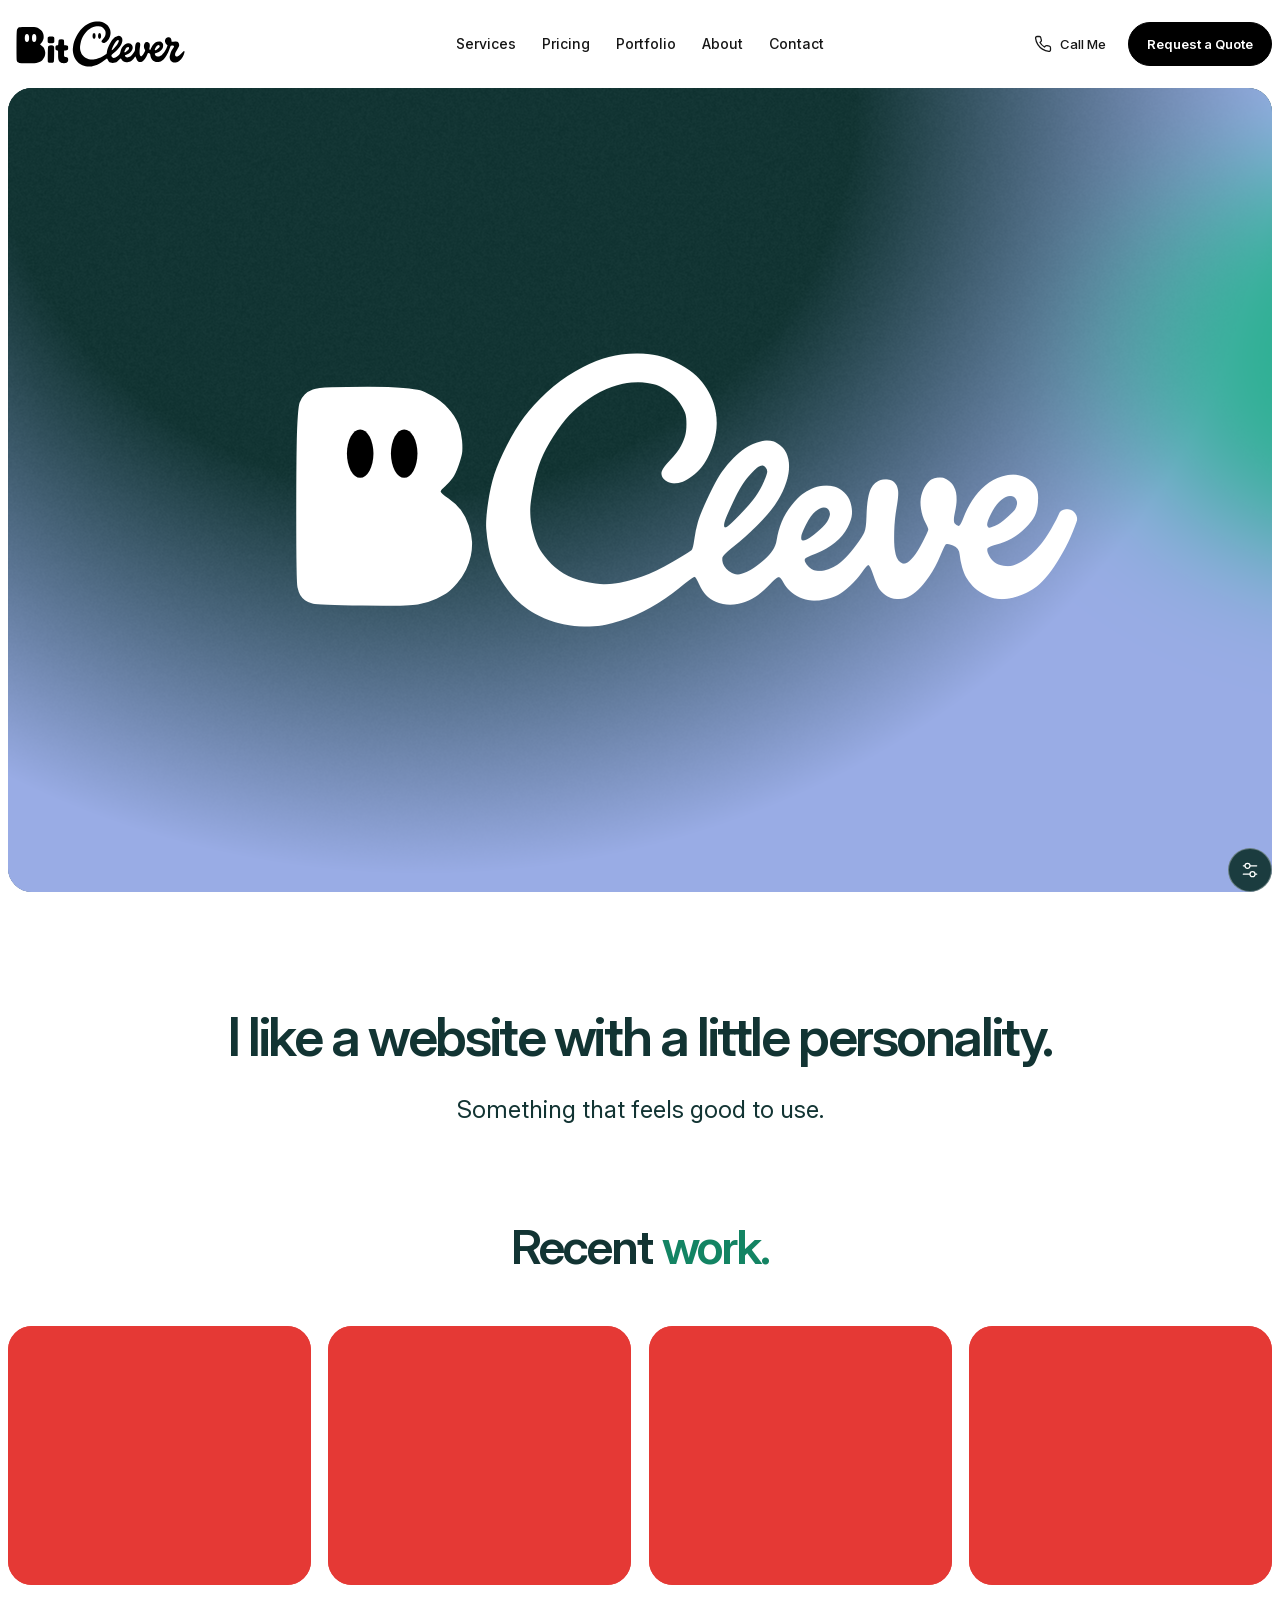
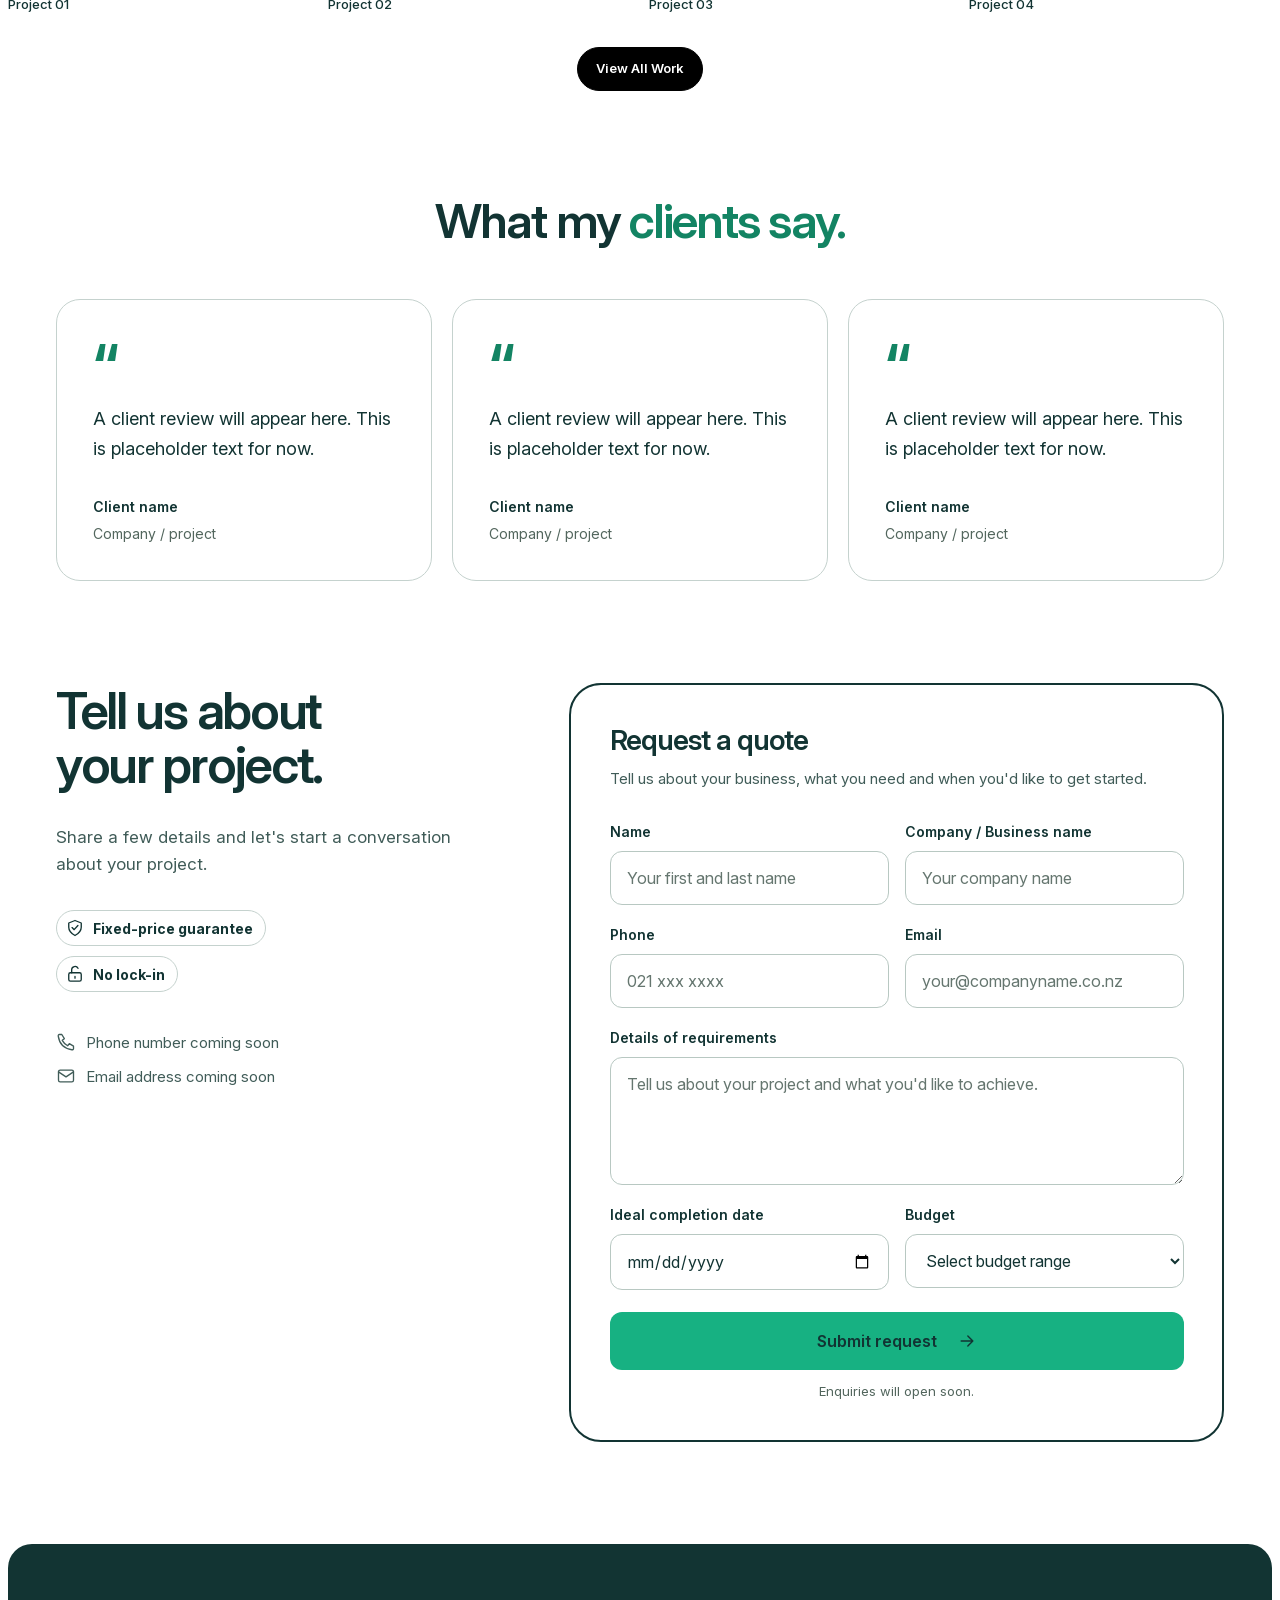
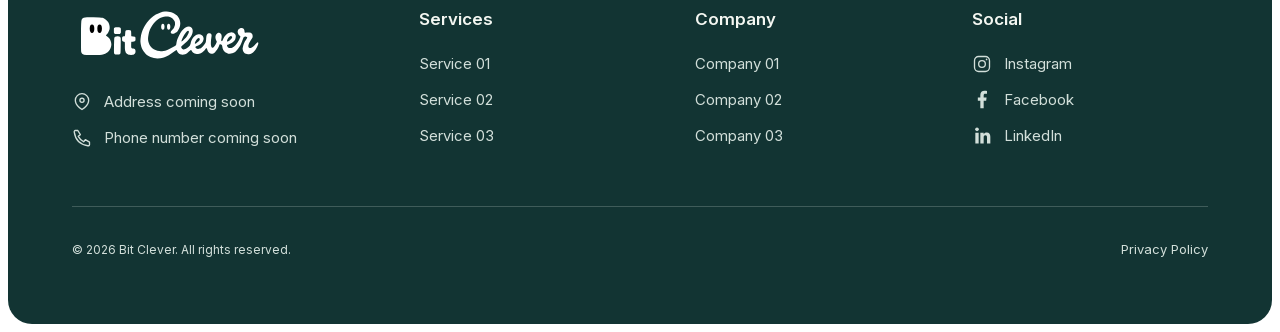
==== commit 7186d69e: "Keep five favourite introductions and add two sets of ten" ====
--- a/index.html
+++ b/index.html
@@ -52,8 +52,8 @@
     <p class="hero__message"><span class="coming-soon">Coming soon</span></p>
   </section>
   <section class="introduction" id="introduction" aria-labelledby="introduction-title">
-    <h2 id="introduction-title">Someone just sent me your name.</h2>
-    <p class="introduction__copy">That’s how a lot of good work starts. I make websites for the moment after the recommendation, when someone looks you up and decides whether to call.</p>
+    <h2 id="introduction-title">I like a website with a little personality.</h2>
+    <p class="introduction__copy">Something that feels good to use.</p>
   </section>
   <section class="recent-work" aria-labelledby="recent-work-title">
     <h2 id="recent-work-title">Recent <span>work.</span></h2>
